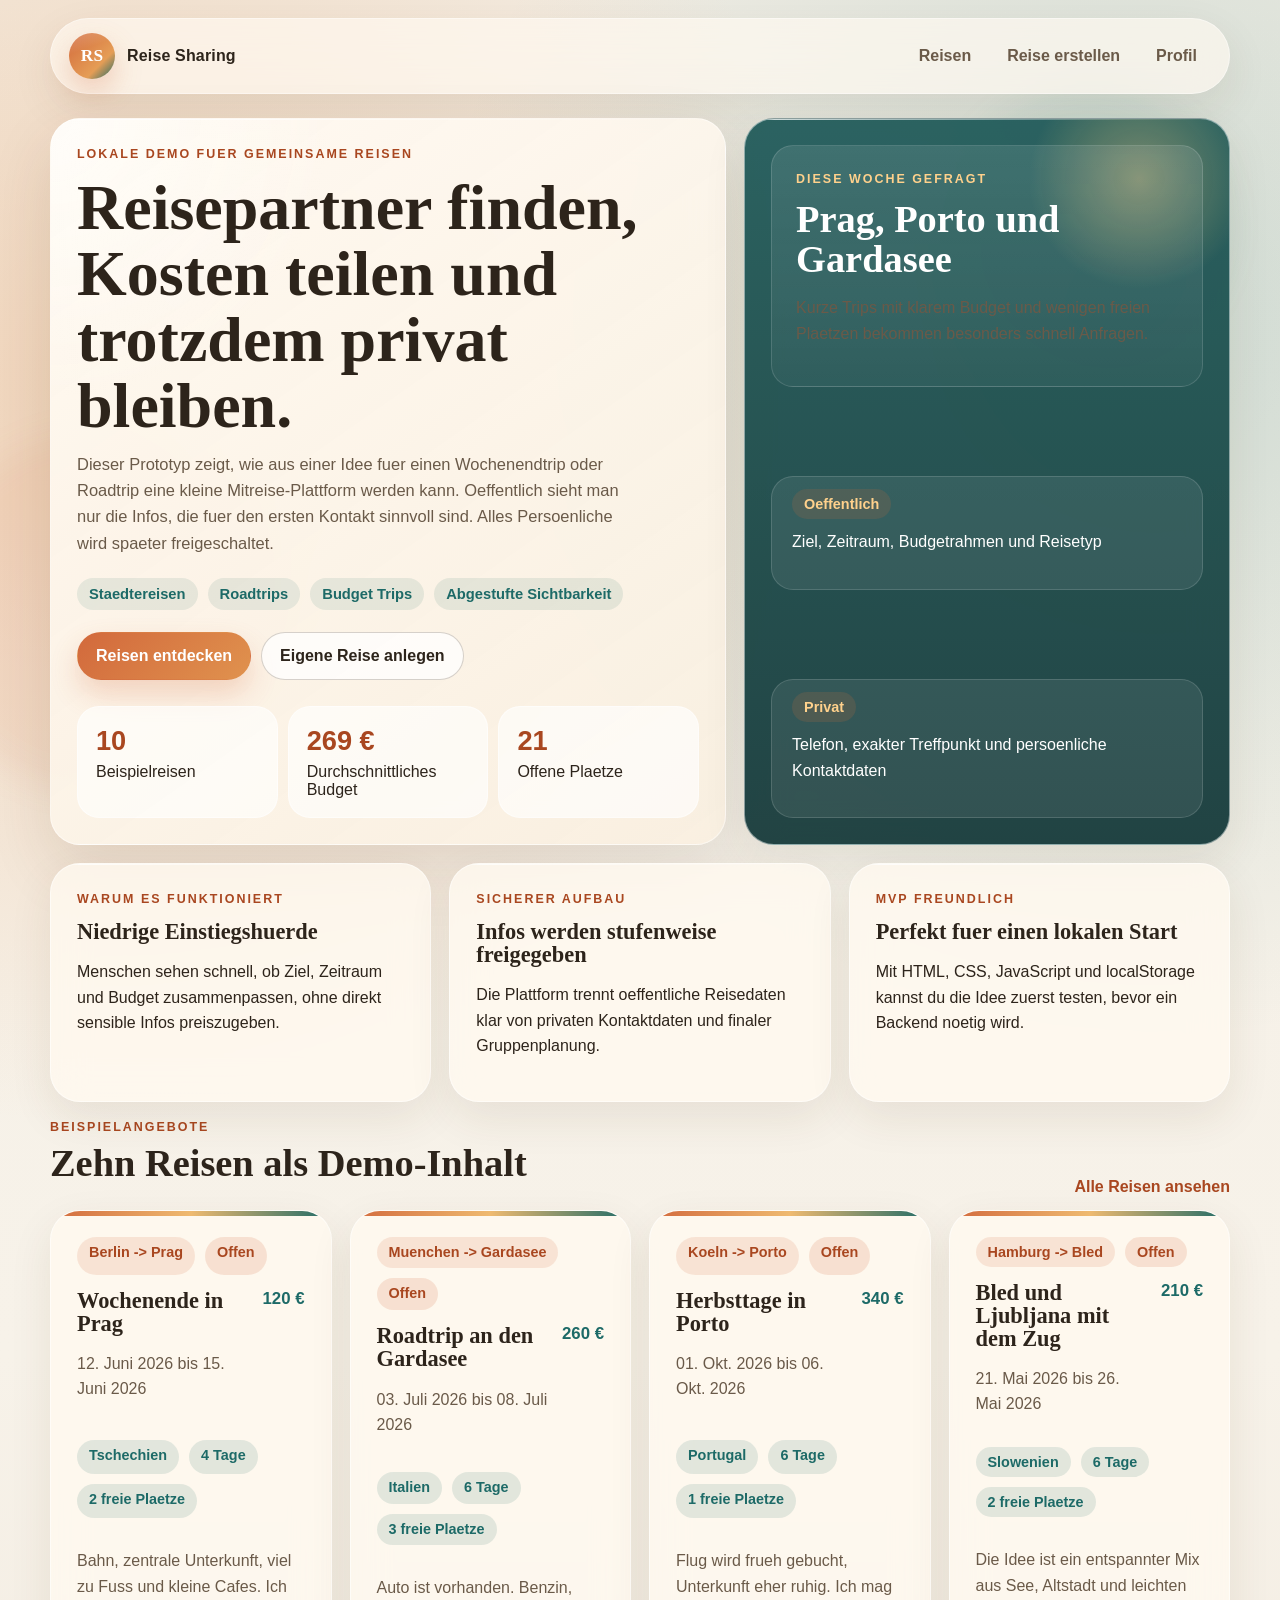
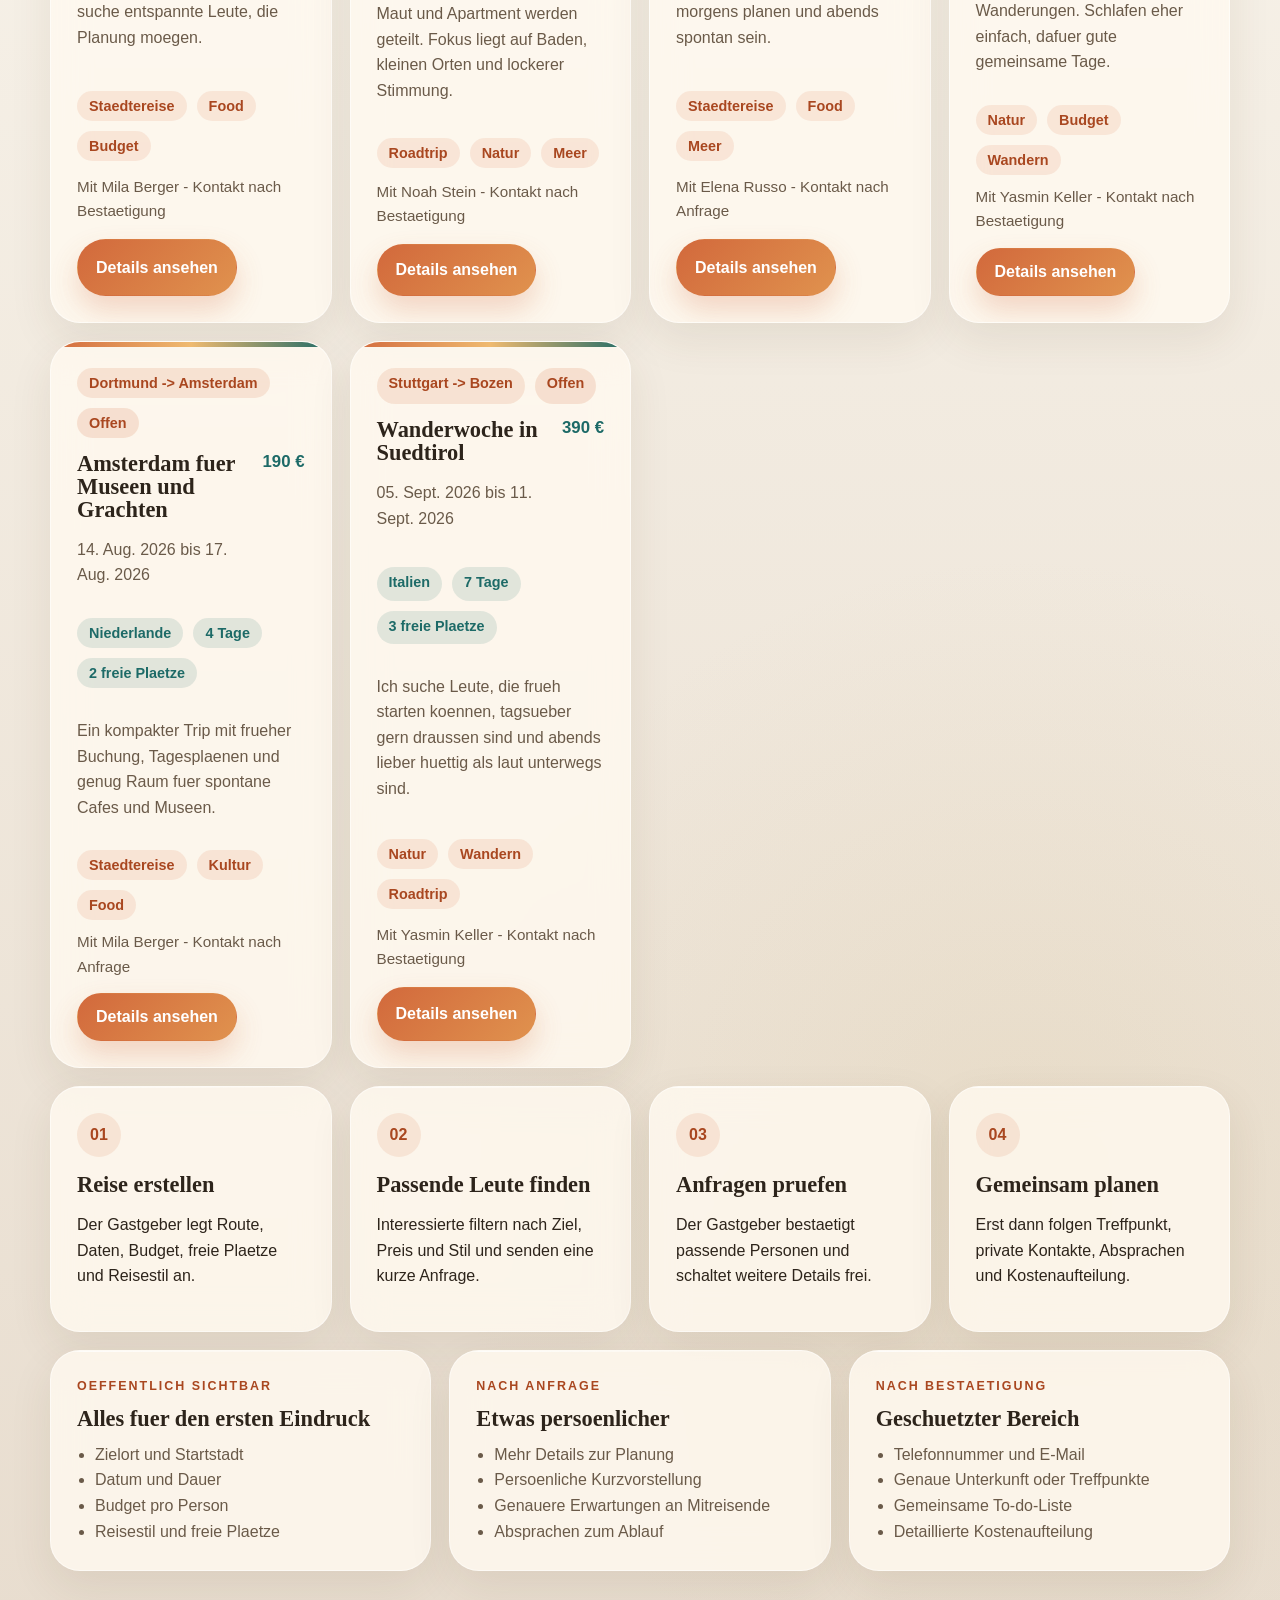
==== index.html @ 7657d633 "Initial Reise Sharing site" ====
<!DOCTYPE html>
<html lang="de">
<head>
  <meta charset="UTF-8" />
  <meta name="viewport" content="width=device-width, initial-scale=1.0" />
  <title>Reise Sharing</title>
  <link rel="stylesheet" href="css/style.css" />
  <script src="js/data.js" defer></script>
  <script src="js/storage.js" defer></script>
  <script src="js/app.js" defer></script>
</head>
<body data-page="home">
  <header class="site-header">
    <a class="brand" href="index.html">
      <span class="brand-mark">RS</span>
      <span>Reise Sharing</span>
    </a>
    <nav class="site-nav">
      <a href="reisen.html">Reisen</a>
      <a href="reise-erstellen.html">Reise erstellen</a>
      <a href="profil.html">Profil</a>
    </nav>
  </header>

  <main>
    <section class="hero-shell">
      <div class="hero-copy card-surface hero-copy-strong">
        <p class="eyebrow">Lokale Demo fuer gemeinsame Reisen</p>
        <h1>Reisepartner finden, Kosten teilen und trotzdem privat bleiben.</h1>
        <p class="lead">Dieser Prototyp zeigt, wie aus einer Idee fuer einen Wochenendtrip oder Roadtrip eine kleine Mitreise-Plattform werden kann. Oeffentlich sieht man nur die Infos, die fuer den ersten Kontakt sinnvoll sind. Alles Persoenliche wird spaeter freigeschaltet.</p>

        <div class="hero-badges">
          <span>Staedtereisen</span>
          <span>Roadtrips</span>
          <span>Budget Trips</span>
          <span>Abgestufte Sichtbarkeit</span>
        </div>

        <div class="hero-actions">
          <a class="button button-primary" href="reisen.html">Reisen entdecken</a>
          <a class="button button-secondary" href="reise-erstellen.html">Eigene Reise anlegen</a>
        </div>

        <div class="hero-metrics">
          <article>
            <strong id="homeTripCount">10</strong>
            <span>Beispielreisen</span>
          </article>
          <article>
            <strong id="homeAvgBudget">0 EUR</strong>
            <span>Durchschnittliches Budget</span>
          </article>
          <article>
            <strong id="homeOpenSeats">0</strong>
            <span>Offene Plaetze</span>
          </article>
        </div>
      </div>

      <aside class="hero-visual card-surface">
        <div class="hero-glow"></div>
        <div class="visual-card visual-card-primary">
          <p class="eyebrow">Diese Woche gefragt</p>
          <h2>Prag, Porto und Gardasee</h2>
          <p class="trip-copy">Kurze Trips mit klarem Budget und wenigen freien Plaetzen bekommen besonders schnell Anfragen.</p>
        </div>

        <div class="visual-card visual-card-mini">
          <span class="status-pill">Oeffentlich</span>
          <p>Ziel, Zeitraum, Budgetrahmen und Reisetyp</p>
        </div>

        <div class="visual-card visual-card-mini">
          <span class="status-pill">Privat</span>
          <p>Telefon, exakter Treffpunkt und persoenliche Kontaktdaten</p>
        </div>
      </aside>
    </section>

    <section class="insight-row">
      <article class="card-surface feature-card compact-card">
        <p class="eyebrow">Warum es funktioniert</p>
        <h3>Niedrige Einstiegshuerde</h3>
        <p>Menschen sehen schnell, ob Ziel, Zeitraum und Budget zusammenpassen, ohne direkt sensible Infos preiszugeben.</p>
      </article>
      <article class="card-surface feature-card compact-card">
        <p class="eyebrow">Sicherer Aufbau</p>
        <h3>Infos werden stufenweise freigegeben</h3>
        <p>Die Plattform trennt oeffentliche Reisedaten klar von privaten Kontaktdaten und finaler Gruppenplanung.</p>
      </article>
      <article class="card-surface feature-card compact-card">
        <p class="eyebrow">MVP freundlich</p>
        <h3>Perfekt fuer einen lokalen Start</h3>
        <p>Mit HTML, CSS, JavaScript und localStorage kannst du die Idee zuerst testen, bevor ein Backend noetig wird.</p>
      </article>
    </section>

    <section class="section-block">
      <div class="section-heading">
        <div>
          <p class="eyebrow">Beispielangebote</p>
          <h2>Zehn Reisen als Demo-Inhalt</h2>
        </div>
        <a class="text-link" href="reisen.html">Alle Reisen ansehen</a>
      </div>
      <div id="featuredTrips" class="trip-grid"></div>
    </section>

    <section class="journey-grid">
      <article class="card-surface step-card">
        <span class="step-number">01</span>
        <h3>Reise erstellen</h3>
        <p>Der Gastgeber legt Route, Daten, Budget, freie Plaetze und Reisestil an.</p>
      </article>
      <article class="card-surface step-card">
        <span class="step-number">02</span>
        <h3>Passende Leute finden</h3>
        <p>Interessierte filtern nach Ziel, Preis und Stil und senden eine kurze Anfrage.</p>
      </article>
      <article class="card-surface step-card">
        <span class="step-number">03</span>
        <h3>Anfragen pruefen</h3>
        <p>Der Gastgeber bestaetigt passende Personen und schaltet weitere Details frei.</p>
      </article>
      <article class="card-surface step-card">
        <span class="step-number">04</span>
        <h3>Gemeinsam planen</h3>
        <p>Erst dann folgen Treffpunkt, private Kontakte, Absprachen und Kostenaufteilung.</p>
      </article>
    </section>

    <section class="visibility-grid">
      <article class="card-surface visibility-card">
        <p class="eyebrow">Oeffentlich sichtbar</p>
        <h3>Alles fuer den ersten Eindruck</h3>
        <ul class="bullet-list">
          <li>Zielort und Startstadt</li>
          <li>Datum und Dauer</li>
          <li>Budget pro Person</li>
          <li>Reisestil und freie Plaetze</li>
        </ul>
      </article>
      <article class="card-surface visibility-card">
        <p class="eyebrow">Nach Anfrage</p>
        <h3>Etwas persoenlicher</h3>
        <ul class="bullet-list">
          <li>Mehr Details zur Planung</li>
          <li>Persoenliche Kurzvorstellung</li>
          <li>Genauere Erwartungen an Mitreisende</li>
          <li>Absprachen zum Ablauf</li>
        </ul>
      </article>
      <article class="card-surface visibility-card">
        <p class="eyebrow">Nach Bestaetigung</p>
        <h3>Geschuetzter Bereich</h3>
        <ul class="bullet-list">
          <li>Telefonnummer und E-Mail</li>
          <li>Genaue Unterkunft oder Treffpunkte</li>
          <li>Gemeinsame To-do-Liste</li>
          <li>Detaillierte Kostenaufteilung</li>
        </ul>
      </article>
    </section>
  </main>
</body>
</html>
---- css/style.css ----
:root {
  --bg: #f4efe6;
  --bg-deep: #e8ddcf;
  --surface: rgba(255, 249, 240, 0.82);
  --surface-strong: rgba(255, 252, 247, 0.94);
  --surface-dark: #284e4d;
  --line: rgba(68, 51, 32, 0.11);
  --line-strong: rgba(68, 51, 32, 0.22);
  --text: #2d241b;
  --muted: #6a5a49;
  --accent: #d2693c;
  --accent-strong: #a94720;
  --teal: #1d6a67;
  --teal-soft: rgba(29, 106, 103, 0.12);
  --gold-soft: rgba(210, 105, 60, 0.12);
  --white: #ffffff;
  --shadow-soft: 0 16px 44px rgba(80, 51, 20, 0.09);
  --shadow-strong: 0 24px 64px rgba(73, 41, 17, 0.12);
  --radius-xl: 30px;
  --radius-lg: 22px;
  --radius-md: 16px;
  --radius-sm: 12px;
  --font-ui: "Aptos", "Trebuchet MS", "Segoe UI", sans-serif;
  --font-display: "Georgia", "Times New Roman", serif;
}

* {
  box-sizing: border-box;
}

html {
  scroll-behavior: smooth;
}

body {
  margin: 0;
  min-height: 100vh;
  color: var(--text);
  font-family: var(--font-ui);
  background:
    radial-gradient(circle at 8% 12%, rgba(232, 165, 110, 0.38), transparent 24%),
    radial-gradient(circle at 90% 10%, rgba(34, 120, 116, 0.18), transparent 23%),
    radial-gradient(circle at 80% 85%, rgba(212, 190, 143, 0.2), transparent 20%),
    linear-gradient(180deg, var(--bg), #f7f2e9 42%, var(--bg-deep));
}

body::before,
body::after {
  content: "";
  position: fixed;
  inset: auto;
  pointer-events: none;
  z-index: -1;
  filter: blur(16px);
}

body::before {
  width: 280px;
  height: 280px;
  top: 88px;
  right: 4%;
  border-radius: 50%;
  background: rgba(36, 123, 119, 0.08);
}

body::after {
  width: 360px;
  height: 360px;
  left: -80px;
  bottom: 12%;
  border-radius: 50%;
  background: rgba(210, 105, 60, 0.08);
}

a {
  color: inherit;
  text-decoration: none;
}

img {
  display: block;
  max-width: 100%;
}

main {
  width: min(1180px, calc(100% - 32px));
  margin: 0 auto 56px;
}

.site-header {
  width: min(1180px, calc(100% - 32px));
  margin: 18px auto 24px;
  padding: 14px 18px;
  display: flex;
  justify-content: space-between;
  align-items: center;
  gap: 18px;
  border: 1px solid rgba(255, 255, 255, 0.42);
  border-radius: 999px;
  background: rgba(255, 249, 240, 0.68);
  backdrop-filter: blur(18px);
  box-shadow: var(--shadow-soft);
}

.brand {
  display: inline-flex;
  align-items: center;
  gap: 12px;
  font-weight: 800;
  letter-spacing: 0.01em;
}

.brand-mark {
  width: 46px;
  height: 46px;
  display: grid;
  place-items: center;
  border-radius: 50%;
  color: var(--white);
  font-family: var(--font-display);
  font-size: 1.08rem;
  background:
    linear-gradient(160deg, rgba(255, 255, 255, 0.24), transparent 35%),
    linear-gradient(135deg, var(--accent), #e59d56 68%, #1d6a67);
  box-shadow: 0 12px 28px rgba(210, 105, 60, 0.28);
}

.site-nav {
  display: flex;
  flex-wrap: wrap;
  gap: 8px;
}

.site-nav a {
  padding: 10px 14px;
  border-radius: 999px;
  color: var(--muted);
  font-weight: 700;
}

.site-nav a[aria-current="page"],
.site-nav a:hover {
  color: var(--accent-strong);
  background: rgba(210, 105, 60, 0.12);
}

.card-surface {
  position: relative;
  overflow: hidden;
  background: var(--surface);
  border: 1px solid rgba(255, 255, 255, 0.48);
  border-radius: var(--radius-xl);
  box-shadow: var(--shadow-soft);
  backdrop-filter: blur(18px);
}

.card-surface::before {
  content: "";
  position: absolute;
  inset: 0 auto auto 0;
  width: 100%;
  height: 1px;
  background: linear-gradient(90deg, rgba(255, 255, 255, 0.82), transparent);
  pointer-events: none;
}

.hero-shell,
.insight-row,
.journey-grid,
.visibility-grid,
.trip-grid,
.form-layout,
.profile-layout,
.detail-layout,
.info-grid {
  display: grid;
  gap: 18px;
}

.hero-shell {
  grid-template-columns: minmax(0, 1.28fr) minmax(320px, 0.92fr);
  align-items: stretch;
}

.insight-row {
  grid-template-columns: repeat(3, minmax(0, 1fr));
  margin-top: 18px;
}

.journey-grid {
  margin-top: 18px;
  grid-template-columns: repeat(4, minmax(0, 1fr));
}

.visibility-grid {
  margin-top: 18px;
  grid-template-columns: repeat(3, minmax(0, 1fr));
}

.trip-grid {
  grid-template-columns: repeat(auto-fit, minmax(280px, 1fr));
}

.form-layout {
  grid-template-columns: minmax(0, 1.45fr) minmax(290px, 0.95fr);
}

.profile-layout {
  grid-template-columns: 1.05fr 1fr 1fr;
}

.detail-layout {
  grid-template-columns: minmax(0, 1.5fr) minmax(300px, 0.95fr);
}

.hero-copy,
.hero-visual,
.feature-card,
.page-intro,
.filter-shell,
.trip-card,
.form-card,
.side-note,
.detail-card,
.detail-sidebar,
.profile-layout > article,
.step-card,
.visibility-card {
  padding: 26px;
}

.hero-copy-strong {
  background:
    radial-gradient(circle at top left, rgba(255, 255, 255, 0.54), transparent 28%),
    linear-gradient(145deg, rgba(255, 250, 242, 0.98), rgba(249, 239, 224, 0.92));
  box-shadow: var(--shadow-strong);
}

.hero-visual {
  min-height: 100%;
  display: grid;
  align-content: space-between;
  gap: 16px;
  background:
    linear-gradient(180deg, rgba(33, 91, 90, 0.95), rgba(22, 58, 58, 0.95)),
    linear-gradient(180deg, rgba(255, 255, 255, 0.08), transparent);
  color: var(--white);
}

.hero-glow {
  position: absolute;
  width: 240px;
  height: 240px;
  top: -60px;
  right: -30px;
  border-radius: 50%;
  background: radial-gradient(circle, rgba(255, 207, 127, 0.38), transparent 65%);
  pointer-events: none;
}

.visual-card {
  position: relative;
  z-index: 1;
  border-radius: var(--radius-lg);
  border: 1px solid rgba(255, 255, 255, 0.14);
}

.visual-card-primary {
  padding: 24px;
  background: linear-gradient(180deg, rgba(255, 255, 255, 0.1), rgba(255, 255, 255, 0.04));
}

.visual-card-primary .eyebrow,
.visual-card-mini .status-pill {
  color: #ffd18c;
}

.visual-card-mini {
  padding: 18px 20px;
  background: rgba(255, 255, 255, 0.08);
}

.page-intro-strong {
  background:
    radial-gradient(circle at top right, rgba(210, 105, 60, 0.12), transparent 24%),
    linear-gradient(180deg, rgba(255, 252, 247, 0.96), rgba(250, 243, 231, 0.94));
}

.eyebrow {
  margin: 0 0 10px;
  color: var(--accent-strong);
  font-size: 0.78rem;
  font-weight: 800;
  letter-spacing: 0.16em;
  text-transform: uppercase;
}

h1,
h2,
h3 {
  margin-top: 0;
  margin-bottom: 12px;
  font-family: var(--font-display);
  line-height: 1.03;
}

h1 {
  font-size: clamp(2.8rem, 5vw, 5rem);
}

h2 {
  font-size: clamp(1.7rem, 3vw, 2.7rem);
}

h3 {
  font-size: 1.4rem;
}

.lead,
.trip-copy,
.mini-note,
.privacy-list,
.steps,
.bullet-list,
.trip-host {
  color: var(--muted);
}

.lead,
.card-surface p,
.card-surface li,
label span,
input,
textarea,
select,
button {
  line-height: 1.6;
}

.lead {
  max-width: 60ch;
  margin: 0;
  font-size: 1.03rem;
}

.hero-badges,
.hero-actions,
.hero-metrics,
.filter-row,
.trip-topline,
.trip-meta,
.trip-tags,
.trip-actions,
.trip-card-footer,
.detail-stats,
.profile-meta,
.section-heading,
.form-actions {
  display: flex;
  flex-wrap: wrap;
  gap: 10px;
}

.hero-badges,
.hero-actions {
  margin-top: 22px;
}

.hero-badges span {
  padding: 8px 12px;
  border-radius: 999px;
  font-size: 0.92rem;
  font-weight: 700;
  color: var(--teal);
  background: rgba(29, 106, 103, 0.1);
}

.hero-metrics {
  margin-top: 26px;
}

.hero-metrics article {
  flex: 1 1 150px;
  min-width: 0;
  padding: 18px;
  border-radius: var(--radius-lg);
  background: rgba(255, 255, 255, 0.62);
  border: 1px solid rgba(255, 255, 255, 0.5);
}

.hero-metrics strong {
  display: block;
  margin-bottom: 6px;
  color: var(--accent-strong);
  font-size: 1.7rem;
}

.button {
  display: inline-flex;
  align-items: center;
  justify-content: center;
  min-height: 48px;
  padding: 0 18px;
  border: 1px solid transparent;
  border-radius: 999px;
  font-weight: 800;
  cursor: pointer;
  transition: transform 0.18s ease, box-shadow 0.18s ease, background 0.18s ease;
}

.button:hover {
  transform: translateY(-1px);
}

.button-primary {
  color: var(--white);
  background: linear-gradient(135deg, var(--accent), #e0924e);
  box-shadow: 0 14px 28px rgba(210, 105, 60, 0.24);
}

.button-secondary {
  color: var(--text);
  background: rgba(255, 255, 255, 0.74);
  border-color: var(--line-strong);
}

.section-block {
  margin-top: 18px;
}

.section-heading {
  align-items: end;
  justify-content: space-between;
  margin-bottom: 14px;
}

.text-link {
  color: var(--accent-strong);
  font-weight: 800;
}

.compact-card {
  min-height: 100%;
}

.step-card,
.visibility-card {
  min-height: 100%;
}

.step-number {
  display: inline-flex;
  width: 44px;
  height: 44px;
  align-items: center;
  justify-content: center;
  margin-bottom: 16px;
  border-radius: 50%;
  background: var(--gold-soft);
  color: var(--accent-strong);
  font-weight: 800;
}

.trip-card {
  display: grid;
  gap: 14px;
  transition: transform 0.2s ease, box-shadow 0.2s ease;
}

.trip-card:hover {
  transform: translateY(-4px);
  box-shadow: var(--shadow-strong);
}

.trip-card::after {
  content: "";
  position: absolute;
  inset: 0 auto auto 0;
  width: 100%;
  height: 5px;
  background: linear-gradient(90deg, var(--accent), #efba70, var(--teal));
}

.trip-title-row {
  display: flex;
  justify-content: space-between;
  align-items: start;
  gap: 12px;
}

.trip-title-row h3,
.trip-title-row h2 {
  margin-bottom: 0;
}

.trip-title-row strong {
  flex: 0 0 auto;
  color: var(--teal);
  font-size: 1.05rem;
}

.trip-chip,
.meta-pill,
.status-pill {
  padding: 7px 12px;
  border-radius: 999px;
  font-size: 0.9rem;
  font-weight: 700;
}

.trip-chip {
  color: var(--accent-strong);
  background: var(--gold-soft);
}

.trip-chip-route {
  background: rgba(210, 105, 60, 0.14);
}

.meta-pill {
  color: var(--teal);
  background: var(--teal-soft);
}

.status-pill {
  color: var(--accent-strong);
  background: rgba(210, 105, 60, 0.16);
}

.trip-card-footer {
  align-items: center;
  justify-content: space-between;
}

.trip-host {
  margin: 0;
  font-size: 0.95rem;
}

.filter-shell,
.form-card,
.side-note,
.detail-card,
.detail-sidebar,
.profile-layout > article,
.page-intro {
  background:
    radial-gradient(circle at top right, rgba(255, 255, 255, 0.48), transparent 28%),
    linear-gradient(180deg, var(--surface-strong), rgba(250, 243, 232, 0.92));
}

.filter-row label,
.form-grid label,
.form-card > label {
  display: grid;
  gap: 8px;
}

.filter-row label {
  flex: 1 1 220px;
}

.form-grid {
  display: grid;
  grid-template-columns: repeat(2, minmax(0, 1fr));
  gap: 16px;
  margin-bottom: 16px;
}

input,
textarea,
select {
  width: 100%;
  padding: 13px 14px;
  border: 1px solid var(--line-strong);
  border-radius: var(--radius-sm);
  background: rgba(255, 255, 255, 0.8);
  color: var(--text);
  font: inherit;
}

input:focus,
textarea:focus,
select:focus {
  outline: 2px solid rgba(29, 106, 103, 0.18);
  border-color: rgba(29, 106, 103, 0.32);
}

textarea {
  resize: vertical;
}

.status-message {
  margin-top: 18px;
  padding: 12px 14px;
  border-radius: var(--radius-md);
  color: var(--teal);
  background: rgba(29, 106, 103, 0.1);
}

.stack-list {
  display: grid;
  gap: 12px;
}

.stack-item {
  padding: 16px;
  border-radius: var(--radius-md);
  background: rgba(255, 255, 255, 0.6);
  border: 1px solid var(--line);
}

.detail-card,
.detail-sidebar {
  display: grid;
  gap: 16px;
}

.detail-sidebar {
  align-self: start;
}

.privacy-list,
.steps,
.bullet-list {
  margin: 0;
  padding-left: 18px;
}

.empty-state {
  padding: 30px;
  text-align: center;
  color: var(--muted);
  border: 1px dashed var(--line-strong);
  border-radius: var(--radius-lg);
  background: rgba(255, 255, 255, 0.46);
}

@media (max-width: 1080px) {
  .hero-shell,
  .insight-row,
  .journey-grid,
  .visibility-grid,
  .form-layout,
  .profile-layout,
  .detail-layout {
    grid-template-columns: 1fr;
  }
}

@media (max-width: 820px) {
  .site-header {
    align-items: start;
    flex-direction: column;
    border-radius: 28px;
  }

  .section-heading,
  .trip-title-row,
  .trip-card-footer {
    align-items: start;
    flex-direction: column;
  }
}

@media (max-width: 720px) {
  main,
  .site-header {
    width: min(100% - 20px, 1100px);
  }

  .hero-copy,
  .hero-visual,
  .feature-card,
  .page-intro,
  .filter-shell,
  .trip-card,
  .form-card,
  .side-note,
  .detail-card,
  .detail-sidebar,
  .profile-layout > article,
  .step-card,
  .visibility-card {
    padding: 22px;
  }

  .form-grid {
    grid-template-columns: 1fr;
  }

  h1 {
    font-size: 2.6rem;
  }
}
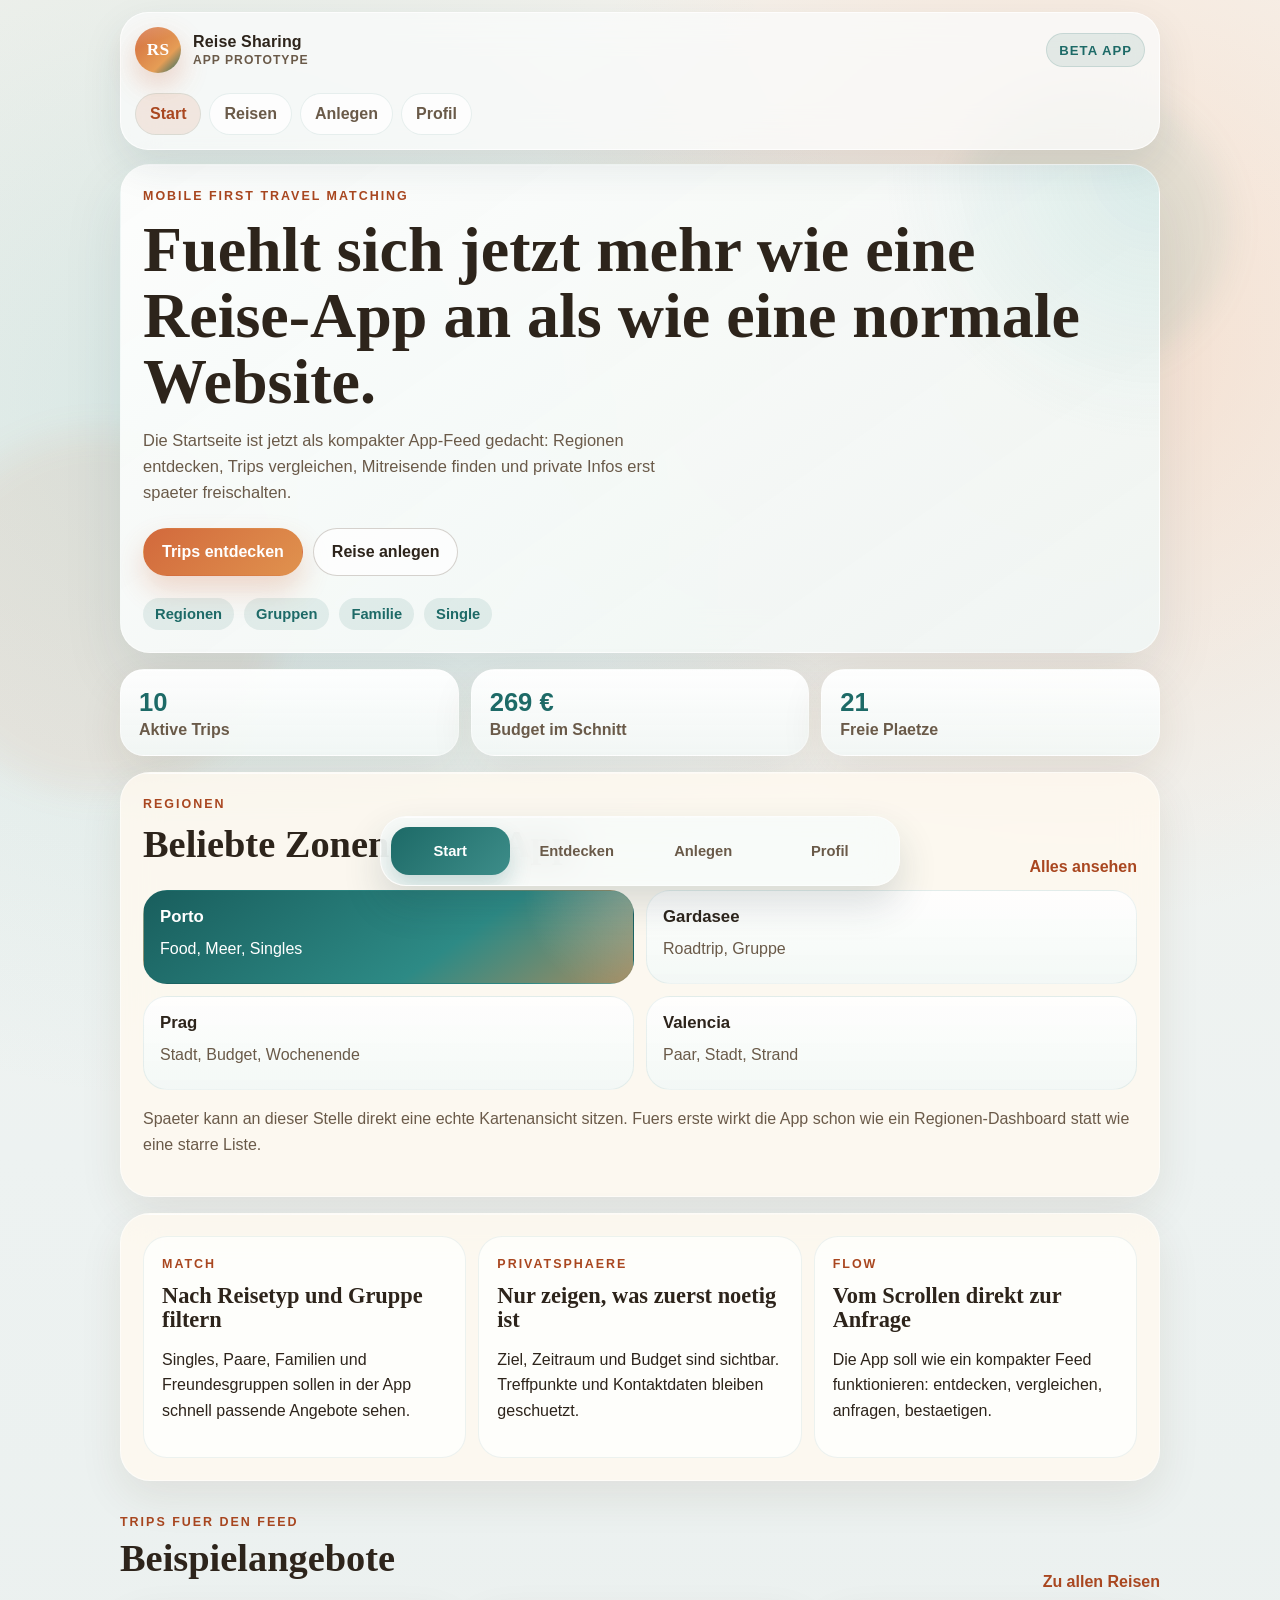
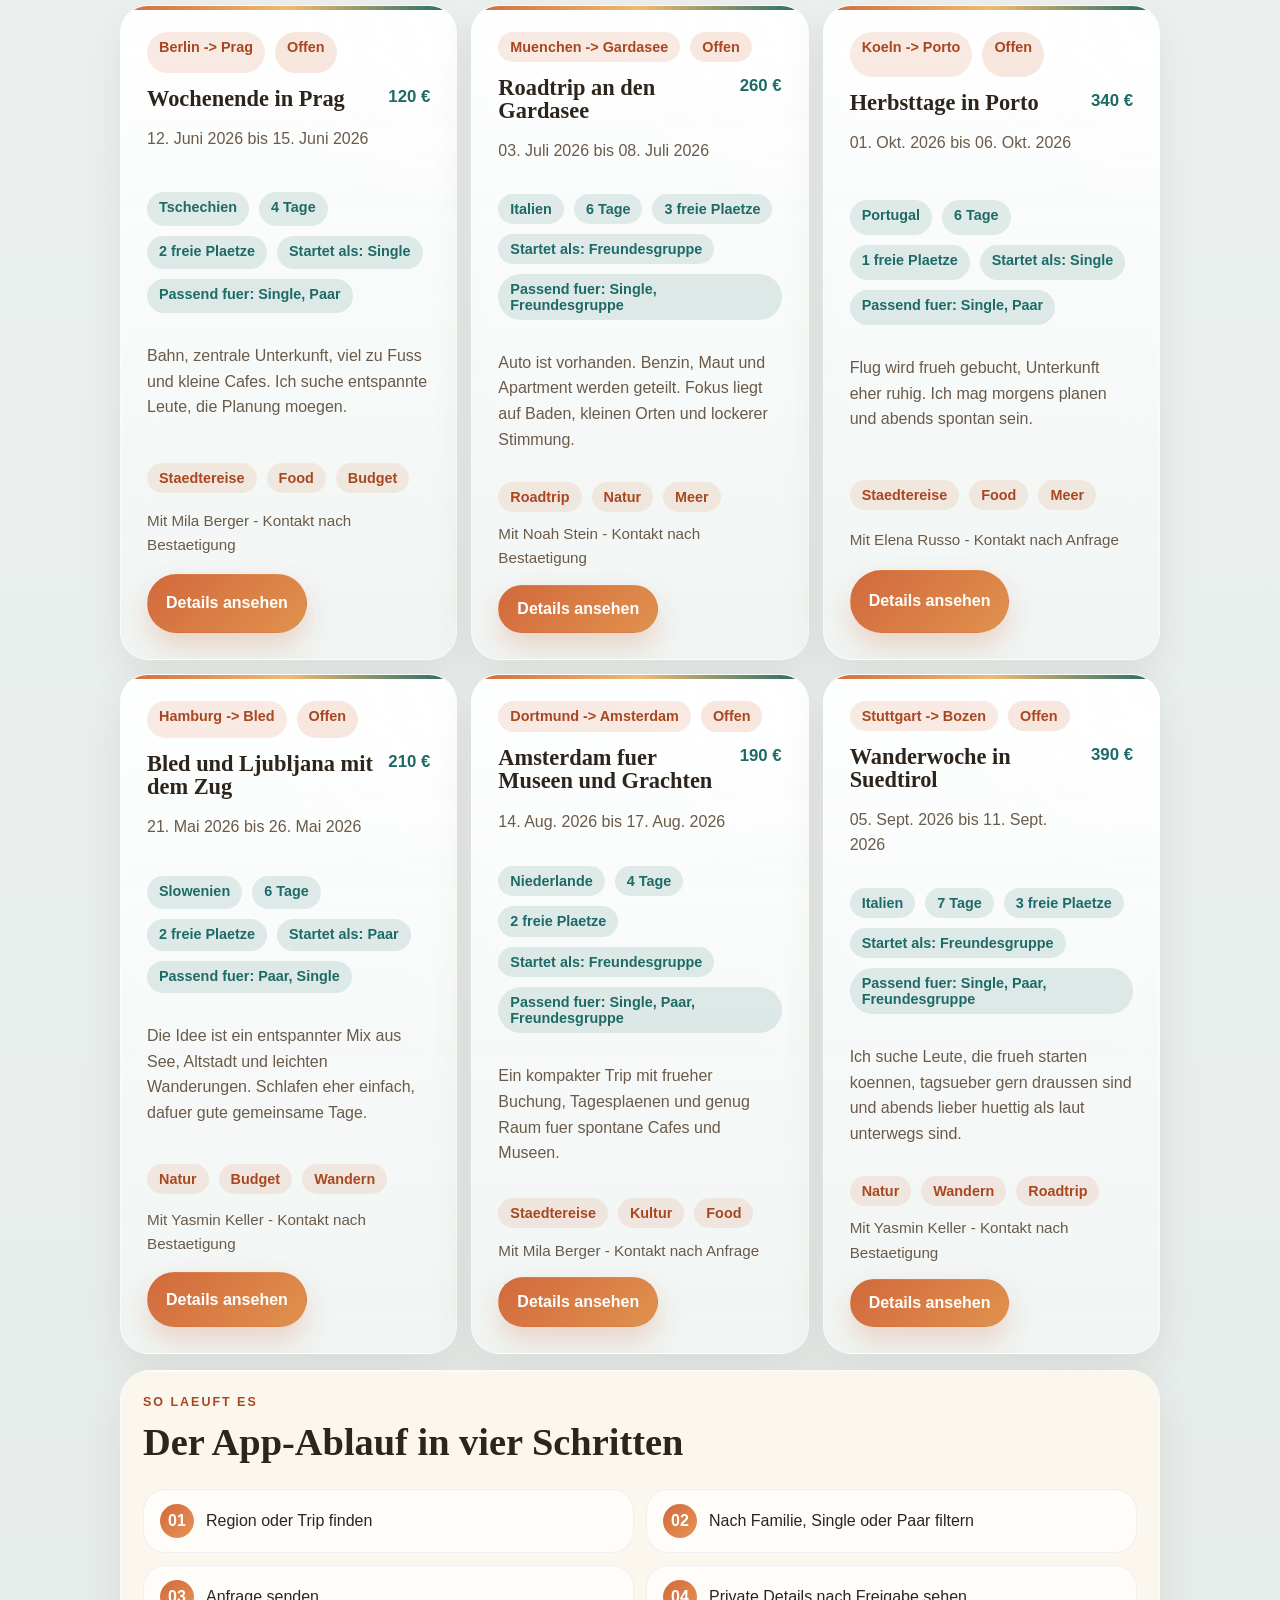
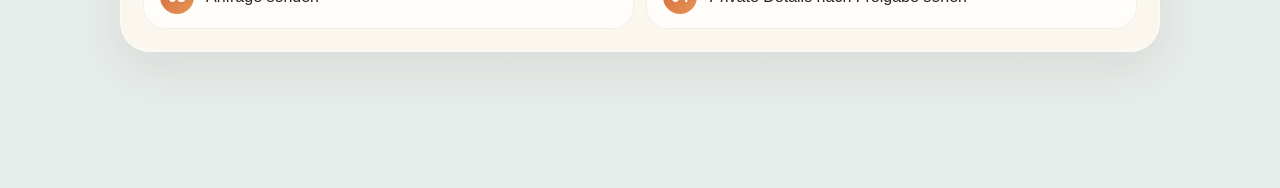
==== commit 2969cbec: "Redesign site as app shell" ====
--- a/index.html
+++ b/index.html
@@ -10,157 +10,140 @@
   <script src="js/app.js" defer></script>
 </head>
 <body data-page="home">
-  <header class="site-header">
-    <a class="brand" href="index.html">
-      <span class="brand-mark">RS</span>
-      <span>Reise Sharing</span>
-    </a>
-    <nav class="site-nav">
-      <a href="reisen.html">Reisen</a>
-      <a href="reise-erstellen.html">Reise erstellen</a>
+  <div class="app-shell">
+    <header class="site-header app-header">
+      <div class="app-header-top">
+        <a class="brand" href="index.html">
+          <span class="brand-mark">RS</span>
+          <span class="brand-copy">
+            <strong>Reise Sharing</strong>
+            <small>App Prototype</small>
+          </span>
+        </a>
+        <div class="app-header-meta">
+          <span class="app-badge">Beta App</span>
+        </div>
+      </div>
+      <nav class="site-nav">
+        <a href="index.html" aria-current="page">Start</a>
+        <a href="reisen.html">Reisen</a>
+        <a href="reise-erstellen.html">Anlegen</a>
+        <a href="profil.html">Profil</a>
+      </nav>
+    </header>
+
+    <main class="app-main page-stack">
+      <section class="card-surface app-hero-panel">
+        <p class="eyebrow">Mobile first travel matching</p>
+        <h1>Fuehlt sich jetzt mehr wie eine Reise-App an als wie eine normale Website.</h1>
+        <p class="lead">Die Startseite ist jetzt als kompakter App-Feed gedacht: Regionen entdecken, Trips vergleichen, Mitreisende finden und private Infos erst spaeter freischalten.</p>
+        <div class="hero-actions">
+          <a class="button button-primary" href="reisen.html">Trips entdecken</a>
+          <a class="button button-secondary" href="reise-erstellen.html">Reise anlegen</a>
+        </div>
+        <div class="hero-badges">
+          <span>Regionen</span>
+          <span>Gruppen</span>
+          <span>Familie</span>
+          <span>Single</span>
+        </div>
+      </section>
+
+      <section class="app-stat-row">
+        <article class="mini-stat card-surface">
+          <strong id="homeTripCount">10</strong>
+          <span>Aktive Trips</span>
+        </article>
+        <article class="mini-stat card-surface">
+          <strong id="homeAvgBudget">0 EUR</strong>
+          <span>Budget im Schnitt</span>
+        </article>
+        <article class="mini-stat card-surface">
+          <strong id="homeOpenSeats">0</strong>
+          <span>Freie Plaetze</span>
+        </article>
+      </section>
+
+      <section class="card-surface app-map-card">
+        <div class="app-section-header">
+          <div>
+            <p class="eyebrow">Regionen</p>
+            <h2>Beliebte Zonen in der App</h2>
+          </div>
+          <a class="text-link" href="reisen.html">Alles ansehen</a>
+        </div>
+        <div class="app-region-grid">
+          <article class="app-region-tile is-featured">
+            <strong>Porto</strong>
+            <span>Food, Meer, Singles</span>
+          </article>
+          <article class="app-region-tile">
+            <strong>Gardasee</strong>
+            <span>Roadtrip, Gruppe</span>
+          </article>
+          <article class="app-region-tile">
+            <strong>Prag</strong>
+            <span>Stadt, Budget, Wochenende</span>
+          </article>
+          <article class="app-region-tile">
+            <strong>Valencia</strong>
+            <span>Paar, Stadt, Strand</span>
+          </article>
+        </div>
+        <p class="trip-copy">Spaeter kann an dieser Stelle direkt eine echte Kartenansicht sitzen. Fuers erste wirkt die App schon wie ein Regionen-Dashboard statt wie eine starre Liste.</p>
+      </section>
+
+      <section class="card-surface app-quick-grid">
+        <article class="app-quick-card">
+          <p class="eyebrow">Match</p>
+          <h3>Nach Reisetyp und Gruppe filtern</h3>
+          <p>Singles, Paare, Familien und Freundesgruppen sollen in der App schnell passende Angebote sehen.</p>
+        </article>
+        <article class="app-quick-card">
+          <p class="eyebrow">Privatsphaere</p>
+          <h3>Nur zeigen, was zuerst noetig ist</h3>
+          <p>Ziel, Zeitraum und Budget sind sichtbar. Treffpunkte und Kontaktdaten bleiben geschuetzt.</p>
+        </article>
+        <article class="app-quick-card">
+          <p class="eyebrow">Flow</p>
+          <h3>Vom Scrollen direkt zur Anfrage</h3>
+          <p>Die App soll wie ein kompakter Feed funktionieren: entdecken, vergleichen, anfragen, bestaetigen.</p>
+        </article>
+      </section>
+
+      <section class="section-block">
+        <div class="app-section-header">
+          <div>
+            <p class="eyebrow">Trips fuer den Feed</p>
+            <h2>Beispielangebote</h2>
+          </div>
+          <a class="text-link" href="reisen.html">Zu allen Reisen</a>
+        </div>
+        <div id="featuredTrips" class="trip-grid"></div>
+      </section>
+
+      <section class="card-surface app-flow-card">
+        <div class="app-section-header">
+          <div>
+            <p class="eyebrow">So laeuft es</p>
+            <h2>Der App-Ablauf in vier Schritten</h2>
+          </div>
+        </div>
+        <div class="app-flow-grid">
+          <article class="flow-pill"><strong>01</strong><span>Region oder Trip finden</span></article>
+          <article class="flow-pill"><strong>02</strong><span>Nach Familie, Single oder Paar filtern</span></article>
+          <article class="flow-pill"><strong>03</strong><span>Anfrage senden</span></article>
+          <article class="flow-pill"><strong>04</strong><span>Private Details nach Freigabe sehen</span></article>
+        </div>
+      </section>
+    </main>
+
+    <nav class="app-footer-nav card-surface" aria-label="App Navigation">
+      <a href="index.html" aria-current="page">Start</a>
+      <a href="reisen.html">Entdecken</a>
+      <a href="reise-erstellen.html">Anlegen</a>
       <a href="profil.html">Profil</a>
     </nav>
-  </header>
-
-  <main>
-    <section class="hero-shell">
-      <div class="hero-copy card-surface hero-copy-strong">
-        <p class="eyebrow">Lokale Demo fuer gemeinsame Reisen</p>
-        <h1>Reisepartner finden, Kosten teilen und trotzdem privat bleiben.</h1>
-        <p class="lead">Dieser Prototyp zeigt, wie aus einer Idee fuer einen Wochenendtrip oder Roadtrip eine kleine Mitreise-Plattform werden kann. Oeffentlich sieht man nur die Infos, die fuer den ersten Kontakt sinnvoll sind. Alles Persoenliche wird spaeter freigeschaltet.</p>
-
-        <div class="hero-badges">
-          <span>Staedtereisen</span>
-          <span>Roadtrips</span>
-          <span>Budget Trips</span>
-          <span>Abgestufte Sichtbarkeit</span>
-        </div>
-
-        <div class="hero-actions">
-          <a class="button button-primary" href="reisen.html">Reisen entdecken</a>
-          <a class="button button-secondary" href="reise-erstellen.html">Eigene Reise anlegen</a>
-        </div>
-
-        <div class="hero-metrics">
-          <article>
-            <strong id="homeTripCount">10</strong>
-            <span>Beispielreisen</span>
-          </article>
-          <article>
-            <strong id="homeAvgBudget">0 EUR</strong>
-            <span>Durchschnittliches Budget</span>
-          </article>
-          <article>
-            <strong id="homeOpenSeats">0</strong>
-            <span>Offene Plaetze</span>
-          </article>
-        </div>
-      </div>
-
-      <aside class="hero-visual card-surface">
-        <div class="hero-glow"></div>
-        <div class="visual-card visual-card-primary">
-          <p class="eyebrow">Diese Woche gefragt</p>
-          <h2>Prag, Porto und Gardasee</h2>
-          <p class="trip-copy">Kurze Trips mit klarem Budget und wenigen freien Plaetzen bekommen besonders schnell Anfragen.</p>
-        </div>
-
-        <div class="visual-card visual-card-mini">
-          <span class="status-pill">Oeffentlich</span>
-          <p>Ziel, Zeitraum, Budgetrahmen und Reisetyp</p>
-        </div>
-
-        <div class="visual-card visual-card-mini">
-          <span class="status-pill">Privat</span>
-          <p>Telefon, exakter Treffpunkt und persoenliche Kontaktdaten</p>
-        </div>
-      </aside>
-    </section>
-
-    <section class="insight-row">
-      <article class="card-surface feature-card compact-card">
-        <p class="eyebrow">Warum es funktioniert</p>
-        <h3>Niedrige Einstiegshuerde</h3>
-        <p>Menschen sehen schnell, ob Ziel, Zeitraum und Budget zusammenpassen, ohne direkt sensible Infos preiszugeben.</p>
-      </article>
-      <article class="card-surface feature-card compact-card">
-        <p class="eyebrow">Sicherer Aufbau</p>
-        <h3>Infos werden stufenweise freigegeben</h3>
-        <p>Die Plattform trennt oeffentliche Reisedaten klar von privaten Kontaktdaten und finaler Gruppenplanung.</p>
-      </article>
-      <article class="card-surface feature-card compact-card">
-        <p class="eyebrow">MVP freundlich</p>
-        <h3>Perfekt fuer einen lokalen Start</h3>
-        <p>Mit HTML, CSS, JavaScript und localStorage kannst du die Idee zuerst testen, bevor ein Backend noetig wird.</p>
-      </article>
-    </section>
-
-    <section class="section-block">
-      <div class="section-heading">
-        <div>
-          <p class="eyebrow">Beispielangebote</p>
-          <h2>Zehn Reisen als Demo-Inhalt</h2>
-        </div>
-        <a class="text-link" href="reisen.html">Alle Reisen ansehen</a>
-      </div>
-      <div id="featuredTrips" class="trip-grid"></div>
-    </section>
-
-    <section class="journey-grid">
-      <article class="card-surface step-card">
-        <span class="step-number">01</span>
-        <h3>Reise erstellen</h3>
-        <p>Der Gastgeber legt Route, Daten, Budget, freie Plaetze und Reisestil an.</p>
-      </article>
-      <article class="card-surface step-card">
-        <span class="step-number">02</span>
-        <h3>Passende Leute finden</h3>
-        <p>Interessierte filtern nach Ziel, Preis und Stil und senden eine kurze Anfrage.</p>
-      </article>
-      <article class="card-surface step-card">
-        <span class="step-number">03</span>
-        <h3>Anfragen pruefen</h3>
-        <p>Der Gastgeber bestaetigt passende Personen und schaltet weitere Details frei.</p>
-      </article>
-      <article class="card-surface step-card">
-        <span class="step-number">04</span>
-        <h3>Gemeinsam planen</h3>
-        <p>Erst dann folgen Treffpunkt, private Kontakte, Absprachen und Kostenaufteilung.</p>
-      </article>
-    </section>
-
-    <section class="visibility-grid">
-      <article class="card-surface visibility-card">
-        <p class="eyebrow">Oeffentlich sichtbar</p>
-        <h3>Alles fuer den ersten Eindruck</h3>
-        <ul class="bullet-list">
-          <li>Zielort und Startstadt</li>
-          <li>Datum und Dauer</li>
-          <li>Budget pro Person</li>
-          <li>Reisestil und freie Plaetze</li>
-        </ul>
-      </article>
-      <article class="card-surface visibility-card">
-        <p class="eyebrow">Nach Anfrage</p>
-        <h3>Etwas persoenlicher</h3>
-        <ul class="bullet-list">
-          <li>Mehr Details zur Planung</li>
-          <li>Persoenliche Kurzvorstellung</li>
-          <li>Genauere Erwartungen an Mitreisende</li>
-          <li>Absprachen zum Ablauf</li>
-        </ul>
-      </article>
-      <article class="card-surface visibility-card">
-        <p class="eyebrow">Nach Bestaetigung</p>
-        <h3>Geschuetzter Bereich</h3>
-        <ul class="bullet-list">
-          <li>Telefonnummer und E-Mail</li>
-          <li>Genaue Unterkunft oder Treffpunkte</li>
-          <li>Gemeinsame To-do-Liste</li>
-          <li>Detaillierte Kostenaufteilung</li>
-        </ul>
-      </article>
-    </section>
-  </main>
+  </div>
 </body>
 </html>
--- a/css/style.css
+++ b/css/style.css
@@ -347,6 +347,7 @@
 .hero-actions,
 .hero-metrics,
 .filter-row,
+ .filter-toolbar,
 .trip-topline,
 .trip-meta,
 .trip-tags,
@@ -560,6 +561,59 @@
   flex: 1 1 220px;
 }
 
+.filter-toolbar {
+  align-items: end;
+  justify-content: space-between;
+  margin-top: 18px;
+}
+
+.quick-filter-block {
+  display: grid;
+  gap: 8px;
+}
+
+.filter-label {
+  color: var(--muted);
+  font-size: 0.92rem;
+  font-weight: 700;
+}
+
+.quick-filter-group {
+  display: flex;
+  flex-wrap: wrap;
+  gap: 10px;
+}
+
+.quick-filter {
+  min-height: 42px;
+  padding: 0 14px;
+  border: 1px solid var(--line-strong);
+  border-radius: 999px;
+  color: var(--muted);
+  background: rgba(255, 255, 255, 0.78);
+  font: inherit;
+  font-weight: 700;
+  cursor: pointer;
+  transition: transform 0.18s ease, background 0.18s ease, border-color 0.18s ease, color 0.18s ease;
+}
+
+.quick-filter:hover {
+  transform: translateY(-1px);
+  border-color: rgba(29, 106, 103, 0.24);
+}
+
+.quick-filter.is-active {
+  color: var(--white);
+  border-color: transparent;
+  background: linear-gradient(135deg, var(--teal), #3f8f8b);
+  box-shadow: 0 12px 24px rgba(29, 106, 103, 0.22);
+}
+
+.button-small {
+  min-height: 42px;
+  padding: 0 14px;
+}
+
 .form-grid {
   display: grid;
   grid-template-columns: repeat(2, minmax(0, 1fr));
@@ -567,7 +621,42 @@
   margin-bottom: 16px;
 }
 
-input,
+.choice-group {
+  margin: 0 0 16px;
+  padding: 0;
+  border: 0;
+}
+
+.choice-group legend {
+  margin-bottom: 8px;
+  padding: 0;
+  color: var(--text);
+  font-weight: 700;
+}
+
+.choice-grid {
+  display: flex;
+  flex-wrap: wrap;
+  gap: 10px;
+}
+
+.choice-chip {
+  display: inline-flex;
+  align-items: center;
+  gap: 8px;
+  padding: 11px 14px;
+  border: 1px solid var(--line-strong);
+  border-radius: 999px;
+  background: rgba(255, 255, 255, 0.74);
+  cursor: pointer;
+}
+
+.choice-chip input {
+  width: auto;
+  margin: 0;
+}
+
+input:not([type="checkbox"]),
 textarea,
 select {
   width: 100%;
@@ -579,7 +668,7 @@
   font: inherit;
 }
 
-input:focus,
+input:not([type="checkbox"]):focus,
 textarea:focus,
 select:focus {
   outline: 2px solid rgba(29, 106, 103, 0.18);
@@ -598,6 +687,11 @@
   background: rgba(29, 106, 103, 0.1);
 }
 
+.status-message.is-error {
+  color: var(--accent-strong);
+  background: rgba(210, 105, 60, 0.12);
+}
+
 .stack-list {
   display: grid;
   gap: 12px;
@@ -614,6 +708,15 @@
 .detail-sidebar {
   display: grid;
   gap: 16px;
+}
+
+.detail-audience {
+  display: grid;
+  gap: 14px;
+  padding: 18px;
+  border-radius: var(--radius-lg);
+  background: rgba(255, 255, 255, 0.54);
+  border: 1px solid var(--line);
 }
 
 .detail-sidebar {
@@ -657,7 +760,8 @@
 
   .section-heading,
   .trip-title-row,
-  .trip-card-footer {
+  .trip-card-footer,
+  .filter-toolbar {
     align-items: start;
     flex-direction: column;
   }
@@ -693,3 +797,413 @@
     font-size: 2.6rem;
   }
 }
+
+/* App mode refresh */
+
+body {
+  padding-bottom: 108px;
+  background:
+    radial-gradient(circle at 15% 12%, rgba(99, 181, 180, 0.18), transparent 22%),
+    radial-gradient(circle at 85% 10%, rgba(255, 170, 120, 0.26), transparent 18%),
+    linear-gradient(180deg, #f5f3ee, #edf2f1 34%, #e6ecea 100%);
+}
+
+.app-shell {
+  width: min(1120px, 100%);
+  margin: 0 auto;
+}
+
+main {
+  width: min(1040px, calc(100% - 24px));
+  margin: 0 auto 28px;
+}
+
+.page-stack {
+  display: grid;
+  gap: 16px;
+}
+
+.site-header.app-header {
+  display: grid;
+  align-items: stretch;
+  justify-content: normal;
+  position: sticky;
+  top: 12px;
+  z-index: 30;
+  width: min(1040px, calc(100% - 24px));
+  margin: 12px auto 14px;
+  padding: 14px;
+  border-radius: 28px;
+  border: 1px solid rgba(255, 255, 255, 0.72);
+  background: rgba(250, 252, 251, 0.76);
+  backdrop-filter: blur(18px);
+  box-shadow: 0 16px 40px rgba(27, 61, 65, 0.1);
+}
+
+.app-header-top {
+  display: flex;
+  align-items: center;
+  justify-content: space-between;
+  gap: 14px;
+}
+
+.brand-copy {
+  display: grid;
+  gap: 2px;
+}
+
+.brand-copy strong {
+  font-size: 1rem;
+  line-height: 1.1;
+}
+
+.brand-copy small {
+  color: var(--muted);
+  font-size: 0.76rem;
+  font-weight: 700;
+  letter-spacing: 0.08em;
+  text-transform: uppercase;
+}
+
+.app-header-meta {
+  display: flex;
+  align-items: center;
+  gap: 8px;
+}
+
+.app-badge {
+  display: inline-flex;
+  align-items: center;
+  min-height: 34px;
+  padding: 0 12px;
+  border-radius: 999px;
+  color: var(--teal);
+  font-size: 0.82rem;
+  font-weight: 800;
+  letter-spacing: 0.08em;
+  text-transform: uppercase;
+  background: rgba(29, 106, 103, 0.1);
+  border: 1px solid rgba(29, 106, 103, 0.14);
+}
+
+.site-nav {
+  display: none;
+  gap: 8px;
+  padding-top: 2px;
+}
+
+.site-nav a {
+  min-height: 42px;
+  display: inline-flex;
+  align-items: center;
+  justify-content: center;
+  padding: 0 14px;
+  border: 1px solid rgba(29, 106, 103, 0.1);
+  border-radius: 999px;
+  background: rgba(255, 255, 255, 0.72);
+}
+
+.app-main {
+  display: grid;
+  gap: 16px;
+}
+
+.app-hero-panel,
+.app-map-card,
+.app-flow-card,
+.app-quick-grid,
+.app-intro-card,
+.app-filter-panel {
+  padding: 22px;
+  border-radius: 30px;
+}
+
+.app-hero-panel {
+  background:
+    radial-gradient(circle at top right, rgba(100, 180, 176, 0.18), transparent 24%),
+    linear-gradient(145deg, rgba(252, 253, 252, 0.98), rgba(239, 245, 243, 0.94));
+  box-shadow: 0 24px 60px rgba(36, 73, 77, 0.1);
+}
+
+.app-stat-row {
+  display: grid;
+  grid-template-columns: repeat(3, minmax(0, 1fr));
+  gap: 12px;
+}
+
+.mini-stat {
+  padding: 18px 18px 16px;
+  border-radius: 24px;
+  background:
+    linear-gradient(180deg, rgba(255, 255, 255, 0.95), rgba(242, 247, 245, 0.92));
+}
+
+.mini-stat strong {
+  display: block;
+  margin-bottom: 4px;
+  color: var(--teal);
+  font-size: 1.6rem;
+}
+
+.mini-stat span {
+  color: var(--muted);
+  font-weight: 700;
+}
+
+.app-section-header {
+  display: flex;
+  align-items: end;
+  justify-content: space-between;
+  gap: 12px;
+  margin-bottom: 14px;
+}
+
+.app-region-grid {
+  display: grid;
+  grid-template-columns: repeat(2, minmax(0, 1fr));
+  gap: 12px;
+}
+
+.app-region-tile {
+  display: grid;
+  gap: 4px;
+  min-height: 94px;
+  padding: 16px;
+  border-radius: 24px;
+  background:
+    linear-gradient(180deg, rgba(255, 255, 255, 0.9), rgba(242, 248, 246, 0.92));
+  border: 1px solid rgba(29, 106, 103, 0.08);
+}
+
+.app-region-tile strong {
+  font-size: 1.05rem;
+}
+
+.app-region-tile span {
+  color: var(--muted);
+}
+
+.app-region-tile.is-featured {
+  color: var(--white);
+  background:
+    radial-gradient(circle at top right, rgba(255, 255, 255, 0.24), transparent 22%),
+    linear-gradient(145deg, #195e5d, #2d8a85 62%, #e18c4d 120%);
+}
+
+.app-region-tile.is-featured span,
+.app-region-tile.is-featured strong {
+  color: inherit;
+}
+
+.app-quick-grid {
+  display: grid;
+  grid-template-columns: repeat(3, minmax(0, 1fr));
+  gap: 12px;
+}
+
+.app-quick-card {
+  padding: 18px;
+  border-radius: 24px;
+  background: rgba(255, 255, 255, 0.68);
+  border: 1px solid rgba(29, 106, 103, 0.08);
+}
+
+.app-flow-grid {
+  display: grid;
+  grid-template-columns: repeat(2, minmax(0, 1fr));
+  gap: 12px;
+}
+
+.flow-pill {
+  display: flex;
+  align-items: center;
+  gap: 12px;
+  padding: 14px 16px;
+  border-radius: 22px;
+  background: rgba(255, 255, 255, 0.7);
+  border: 1px solid rgba(29, 106, 103, 0.08);
+}
+
+.flow-pill strong {
+  display: inline-flex;
+  align-items: center;
+  justify-content: center;
+  width: 34px;
+  height: 34px;
+  border-radius: 50%;
+  color: var(--white);
+  background: linear-gradient(135deg, var(--accent), #e79555);
+}
+
+.app-filter-panel .filter-row {
+  display: grid;
+  grid-template-columns: repeat(2, minmax(0, 1fr));
+  gap: 12px;
+}
+
+.app-filter-panel .filter-row label {
+  min-width: 0;
+}
+
+.app-filter-panel .filter-toolbar {
+  margin-top: 16px;
+  padding-top: 16px;
+  border-top: 1px solid rgba(29, 106, 103, 0.08);
+}
+
+.trip-grid {
+  gap: 14px;
+}
+
+.trip-card {
+  border-radius: 28px;
+  background:
+    radial-gradient(circle at top right, rgba(255, 255, 255, 0.54), transparent 28%),
+    linear-gradient(180deg, rgba(255, 255, 255, 0.96), rgba(240, 245, 243, 0.93));
+}
+
+.trip-card::after {
+  height: 4px;
+}
+
+.detail-card,
+.detail-sidebar,
+.form-card,
+.side-note,
+.profile-layout > article,
+.page-intro,
+.filter-shell {
+  border-radius: 28px;
+}
+
+.form-layout,
+.profile-layout,
+.detail-layout {
+  gap: 16px;
+}
+
+.stack-item {
+  border-radius: 18px;
+  background: rgba(255, 255, 255, 0.78);
+}
+
+.app-footer-nav {
+  position: fixed;
+  left: 50%;
+  bottom: 14px;
+  z-index: 40;
+  width: min(520px, calc(100% - 20px));
+  padding: 10px;
+  display: grid;
+  grid-template-columns: repeat(4, minmax(0, 1fr));
+  gap: 8px;
+  transform: translateX(-50%);
+  border-radius: 26px;
+  background: rgba(248, 251, 250, 0.88);
+  backdrop-filter: blur(18px);
+  box-shadow: 0 18px 38px rgba(29, 63, 67, 0.16);
+}
+
+.app-footer-nav a {
+  min-height: 48px;
+  display: inline-flex;
+  align-items: center;
+  justify-content: center;
+  border-radius: 18px;
+  color: var(--muted);
+  font-size: 0.92rem;
+  font-weight: 800;
+}
+
+.app-footer-nav a[aria-current="page"] {
+  color: var(--white);
+  background: linear-gradient(135deg, var(--teal), #3d8d89);
+  box-shadow: 0 12px 22px rgba(29, 106, 103, 0.22);
+}
+
+@media (min-width: 960px) {
+  .site-nav {
+    display: flex;
+  }
+}
+
+@media (max-width: 1080px) {
+  .app-quick-grid,
+  .app-flow-grid,
+  .app-stat-row,
+  .app-filter-panel .filter-row {
+    grid-template-columns: 1fr;
+  }
+
+  .app-region-grid {
+    grid-template-columns: 1fr 1fr;
+  }
+}
+
+@media (max-width: 820px) {
+  .site-header.app-header {
+    width: min(100% - 20px, 1040px);
+    padding: 12px;
+  }
+
+  main {
+    width: min(100% - 20px, 1040px);
+  }
+
+  .app-section-header {
+    align-items: start;
+    flex-direction: column;
+  }
+}
+
+@media (max-width: 640px) {
+  body {
+    padding-bottom: 100px;
+  }
+
+  .app-hero-panel,
+  .app-map-card,
+  .app-flow-card,
+  .app-quick-grid,
+  .app-intro-card,
+  .app-filter-panel,
+  .trip-card,
+  .form-card,
+  .side-note,
+  .detail-card,
+  .detail-sidebar,
+  .profile-layout > article {
+    padding: 18px;
+    border-radius: 24px;
+  }
+
+  .app-header-top {
+    align-items: start;
+    flex-direction: column;
+  }
+
+  .brand {
+    width: 100%;
+  }
+
+  .app-header-meta {
+    width: 100%;
+    justify-content: flex-start;
+  }
+
+  .app-region-grid,
+  .trip-grid {
+    grid-template-columns: 1fr;
+  }
+
+  .app-footer-nav {
+    width: min(100% - 16px, 520px);
+    padding: 8px;
+    gap: 6px;
+  }
+
+  .app-footer-nav a {
+    min-height: 44px;
+    font-size: 0.82rem;
+  }
+}
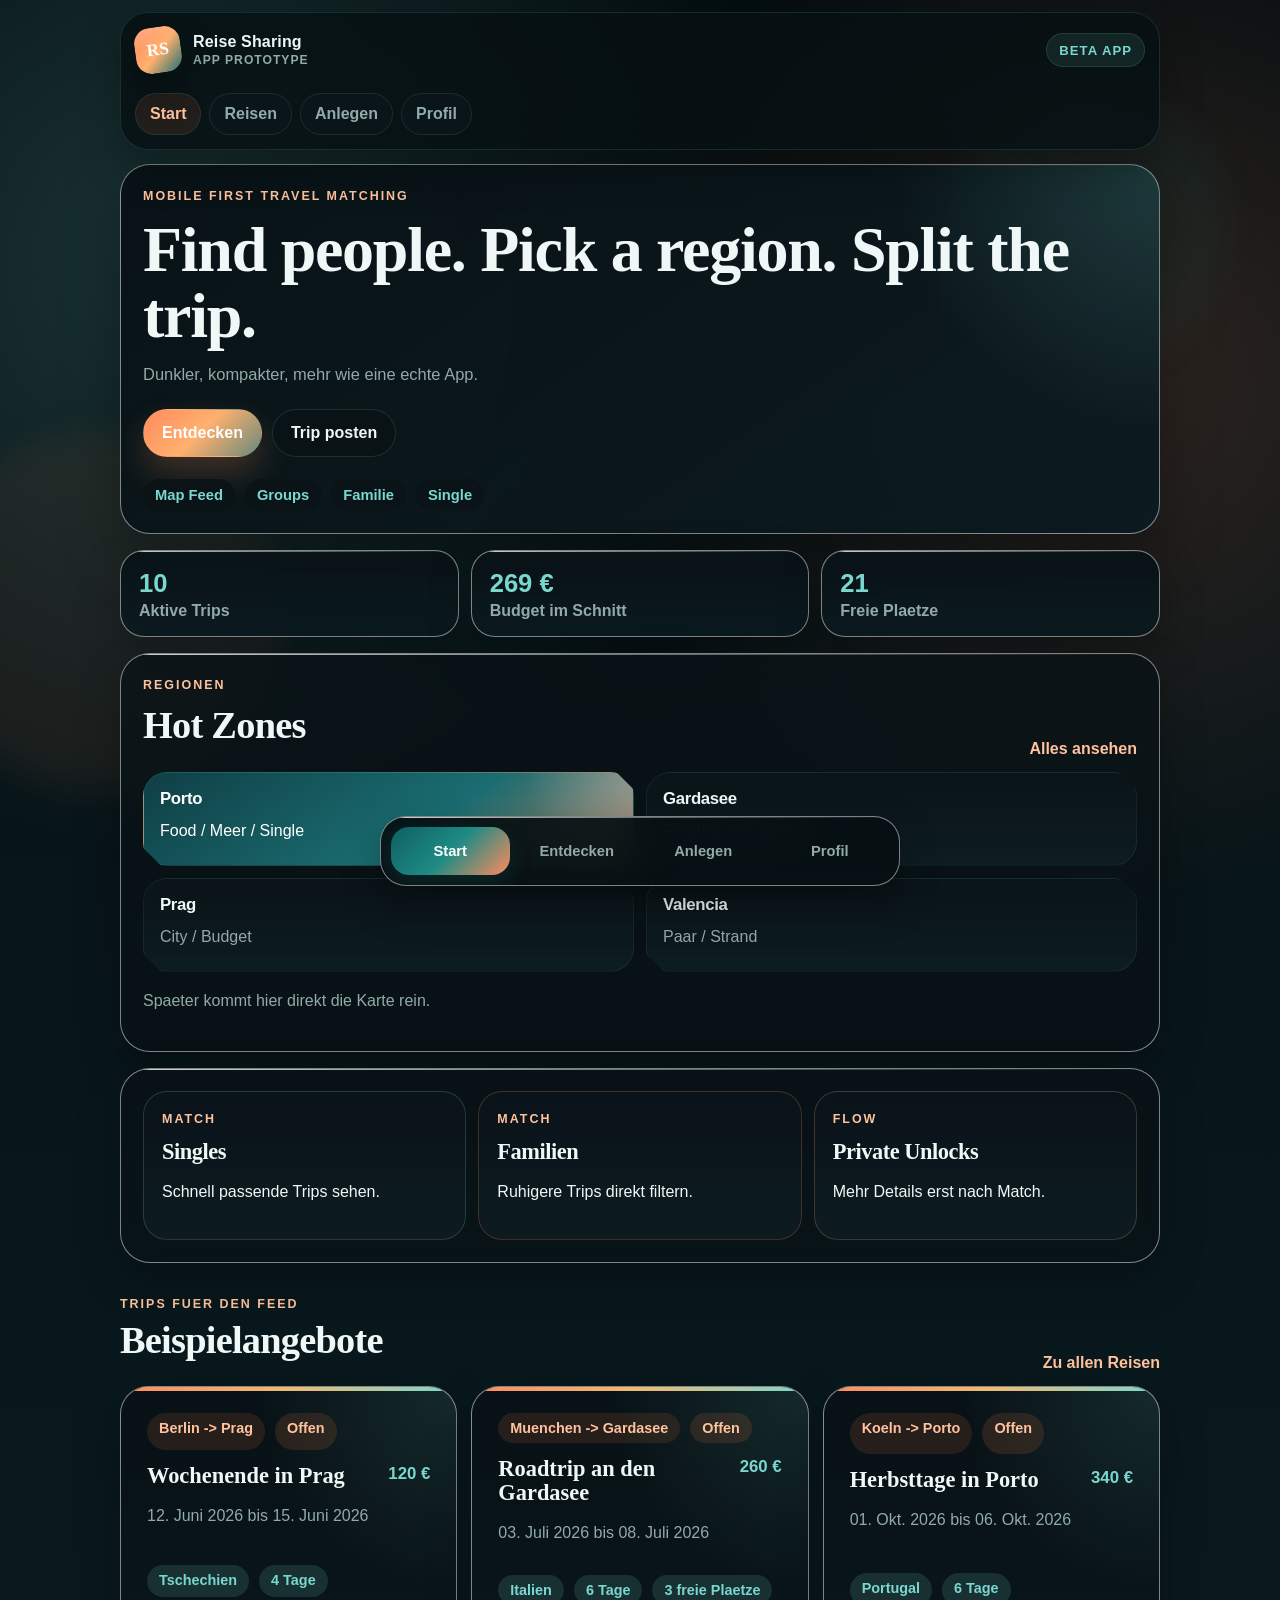
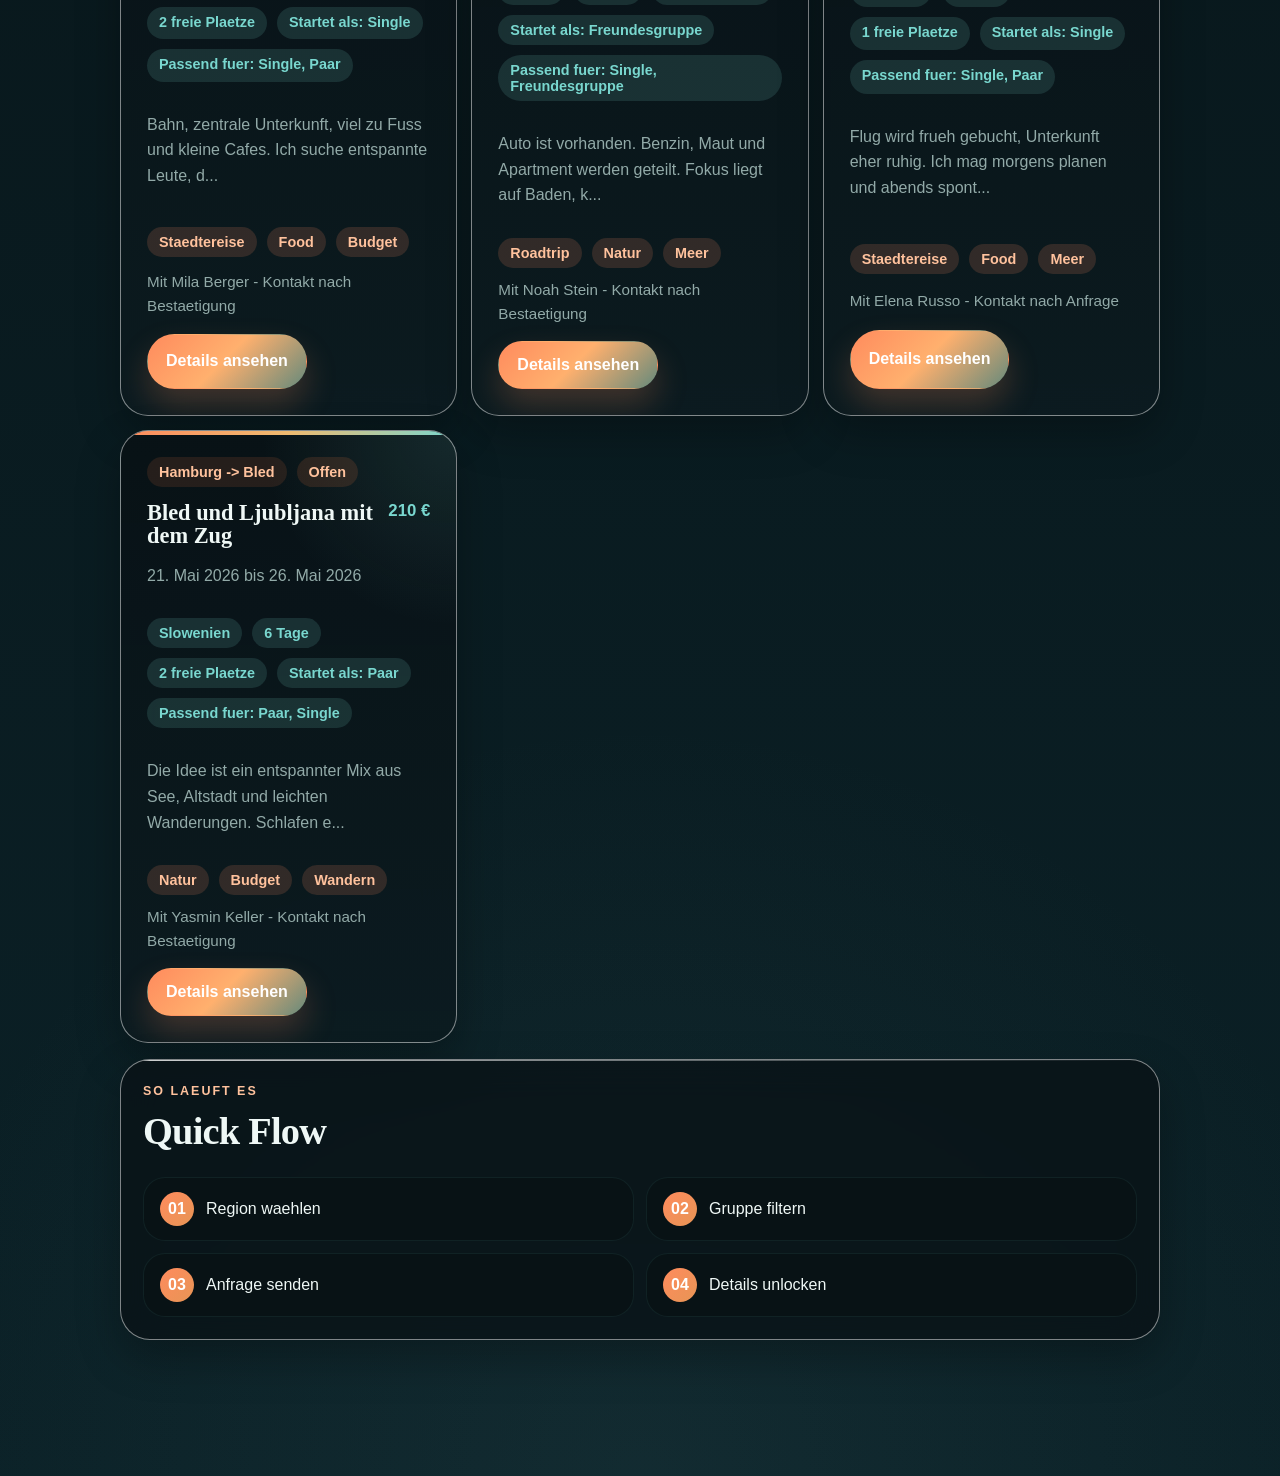
==== commit 494a4b1f: "Darken app design and reduce copy" ====
--- a/index.html
+++ b/index.html
@@ -35,15 +35,15 @@
     <main class="app-main page-stack">
       <section class="card-surface app-hero-panel">
         <p class="eyebrow">Mobile first travel matching</p>
-        <h1>Fuehlt sich jetzt mehr wie eine Reise-App an als wie eine normale Website.</h1>
-        <p class="lead">Die Startseite ist jetzt als kompakter App-Feed gedacht: Regionen entdecken, Trips vergleichen, Mitreisende finden und private Infos erst spaeter freischalten.</p>
+        <h1>Find people. Pick a region. Split the trip.</h1>
+        <p class="lead">Dunkler, kompakter, mehr wie eine echte App.</p>
         <div class="hero-actions">
-          <a class="button button-primary" href="reisen.html">Trips entdecken</a>
-          <a class="button button-secondary" href="reise-erstellen.html">Reise anlegen</a>
+          <a class="button button-primary" href="reisen.html">Entdecken</a>
+          <a class="button button-secondary" href="reise-erstellen.html">Trip posten</a>
         </div>
         <div class="hero-badges">
-          <span>Regionen</span>
-          <span>Gruppen</span>
+          <span>Map Feed</span>
+          <span>Groups</span>
           <span>Familie</span>
           <span>Single</span>
         </div>
@@ -68,46 +68,46 @@
         <div class="app-section-header">
           <div>
             <p class="eyebrow">Regionen</p>
-            <h2>Beliebte Zonen in der App</h2>
+            <h2>Hot Zones</h2>
           </div>
           <a class="text-link" href="reisen.html">Alles ansehen</a>
         </div>
         <div class="app-region-grid">
           <article class="app-region-tile is-featured">
             <strong>Porto</strong>
-            <span>Food, Meer, Singles</span>
+            <span>Food / Meer / Single</span>
           </article>
           <article class="app-region-tile">
             <strong>Gardasee</strong>
-            <span>Roadtrip, Gruppe</span>
+            <span>Roadtrip / Gruppe</span>
           </article>
           <article class="app-region-tile">
             <strong>Prag</strong>
-            <span>Stadt, Budget, Wochenende</span>
+            <span>City / Budget</span>
           </article>
           <article class="app-region-tile">
             <strong>Valencia</strong>
-            <span>Paar, Stadt, Strand</span>
+            <span>Paar / Strand</span>
           </article>
         </div>
-        <p class="trip-copy">Spaeter kann an dieser Stelle direkt eine echte Kartenansicht sitzen. Fuers erste wirkt die App schon wie ein Regionen-Dashboard statt wie eine starre Liste.</p>
+        <p class="trip-copy">Spaeter kommt hier direkt die Karte rein.</p>
       </section>
 
       <section class="card-surface app-quick-grid">
         <article class="app-quick-card">
           <p class="eyebrow">Match</p>
-          <h3>Nach Reisetyp und Gruppe filtern</h3>
-          <p>Singles, Paare, Familien und Freundesgruppen sollen in der App schnell passende Angebote sehen.</p>
+          <h3>Singles</h3>
+          <p>Schnell passende Trips sehen.</p>
         </article>
         <article class="app-quick-card">
-          <p class="eyebrow">Privatsphaere</p>
-          <h3>Nur zeigen, was zuerst noetig ist</h3>
-          <p>Ziel, Zeitraum und Budget sind sichtbar. Treffpunkte und Kontaktdaten bleiben geschuetzt.</p>
+          <p class="eyebrow">Match</p>
+          <h3>Familien</h3>
+          <p>Ruhigere Trips direkt filtern.</p>
         </article>
         <article class="app-quick-card">
           <p class="eyebrow">Flow</p>
-          <h3>Vom Scrollen direkt zur Anfrage</h3>
-          <p>Die App soll wie ein kompakter Feed funktionieren: entdecken, vergleichen, anfragen, bestaetigen.</p>
+          <h3>Private Unlocks</h3>
+          <p>Mehr Details erst nach Match.</p>
         </article>
       </section>
 
@@ -126,14 +126,14 @@
         <div class="app-section-header">
           <div>
             <p class="eyebrow">So laeuft es</p>
-            <h2>Der App-Ablauf in vier Schritten</h2>
+            <h2>Quick Flow</h2>
           </div>
         </div>
         <div class="app-flow-grid">
-          <article class="flow-pill"><strong>01</strong><span>Region oder Trip finden</span></article>
-          <article class="flow-pill"><strong>02</strong><span>Nach Familie, Single oder Paar filtern</span></article>
+          <article class="flow-pill"><strong>01</strong><span>Region waehlen</span></article>
+          <article class="flow-pill"><strong>02</strong><span>Gruppe filtern</span></article>
           <article class="flow-pill"><strong>03</strong><span>Anfrage senden</span></article>
-          <article class="flow-pill"><strong>04</strong><span>Private Details nach Freigabe sehen</span></article>
+          <article class="flow-pill"><strong>04</strong><span>Details unlocken</span></article>
         </div>
       </section>
     </main>
--- a/css/style.css
+++ b/css/style.css
@@ -1,27 +1,27 @@
 :root {
-  --bg: #f4efe6;
-  --bg-deep: #e8ddcf;
-  --surface: rgba(255, 249, 240, 0.82);
-  --surface-strong: rgba(255, 252, 247, 0.94);
-  --surface-dark: #284e4d;
-  --line: rgba(68, 51, 32, 0.11);
-  --line-strong: rgba(68, 51, 32, 0.22);
-  --text: #2d241b;
-  --muted: #6a5a49;
-  --accent: #d2693c;
-  --accent-strong: #a94720;
-  --teal: #1d6a67;
-  --teal-soft: rgba(29, 106, 103, 0.12);
-  --gold-soft: rgba(210, 105, 60, 0.12);
+  --bg: #071114;
+  --bg-deep: #0a1c21;
+  --surface: rgba(9, 18, 22, 0.78);
+  --surface-strong: rgba(10, 19, 24, 0.92);
+  --surface-dark: #071114;
+  --line: rgba(141, 181, 179, 0.14);
+  --line-strong: rgba(141, 181, 179, 0.28);
+  --text: #eff8f6;
+  --muted: #92aaa8;
+  --accent: #ff8b5d;
+  --accent-strong: #ffc29d;
+  --teal: #79d7cf;
+  --teal-soft: rgba(121, 215, 207, 0.14);
+  --gold-soft: rgba(255, 139, 93, 0.16);
   --white: #ffffff;
-  --shadow-soft: 0 16px 44px rgba(80, 51, 20, 0.09);
-  --shadow-strong: 0 24px 64px rgba(73, 41, 17, 0.12);
+  --shadow-soft: 0 18px 44px rgba(0, 0, 0, 0.28);
+  --shadow-strong: 0 26px 78px rgba(0, 0, 0, 0.42);
   --radius-xl: 30px;
   --radius-lg: 22px;
   --radius-md: 16px;
   --radius-sm: 12px;
-  --font-ui: "Aptos", "Trebuchet MS", "Segoe UI", sans-serif;
-  --font-display: "Georgia", "Times New Roman", serif;
+  --font-ui: "Bahnschrift", "Aptos", "Trebuchet MS", "Segoe UI", sans-serif;
+  --font-display: "Iowan Old Style", "Palatino Linotype", "Book Antiqua", "Georgia", serif;
 }
 
 * {
@@ -803,9 +803,10 @@
 body {
   padding-bottom: 108px;
   background:
-    radial-gradient(circle at 15% 12%, rgba(99, 181, 180, 0.18), transparent 22%),
-    radial-gradient(circle at 85% 10%, rgba(255, 170, 120, 0.26), transparent 18%),
-    linear-gradient(180deg, #f5f3ee, #edf2f1 34%, #e6ecea 100%);
+    radial-gradient(circle at 14% 8%, rgba(121, 215, 207, 0.18), transparent 20%),
+    radial-gradient(circle at 88% 12%, rgba(255, 139, 93, 0.16), transparent 18%),
+    radial-gradient(circle at 50% 100%, rgba(73, 117, 122, 0.12), transparent 24%),
+    linear-gradient(180deg, #040d10, #08161a 34%, #0b2127 100%);
 }
 
 .app-shell {
@@ -834,10 +835,10 @@
   margin: 12px auto 14px;
   padding: 14px;
   border-radius: 28px;
-  border: 1px solid rgba(255, 255, 255, 0.72);
-  background: rgba(250, 252, 251, 0.76);
+  border: 1px solid rgba(121, 215, 207, 0.14);
+  background: rgba(7, 16, 19, 0.82);
   backdrop-filter: blur(18px);
-  box-shadow: 0 16px 40px rgba(27, 61, 65, 0.1);
+  box-shadow: 0 18px 42px rgba(0, 0, 0, 0.28);
 }
 
 .app-header-top {
@@ -882,14 +883,23 @@
   font-weight: 800;
   letter-spacing: 0.08em;
   text-transform: uppercase;
-  background: rgba(29, 106, 103, 0.1);
-  border: 1px solid rgba(29, 106, 103, 0.14);
+  background: rgba(121, 215, 207, 0.1);
+  border: 1px solid rgba(121, 215, 207, 0.14);
 }
 
 .site-nav {
   display: none;
   gap: 8px;
   padding-top: 2px;
+}
+
+.brand-mark {
+  border-radius: 16px;
+  transform: rotate(-8deg);
+  background:
+    linear-gradient(160deg, rgba(255, 255, 255, 0.22), transparent 36%),
+    linear-gradient(135deg, #ff8b5d, #ffb06e 52%, #1b6f74);
+  box-shadow: 0 16px 34px rgba(0, 0, 0, 0.3);
 }
 
 .site-nav a {
@@ -898,9 +908,9 @@
   align-items: center;
   justify-content: center;
   padding: 0 14px;
-  border: 1px solid rgba(29, 106, 103, 0.1);
+  border: 1px solid rgba(121, 215, 207, 0.12);
   border-radius: 999px;
-  background: rgba(255, 255, 255, 0.72);
+  background: rgba(12, 23, 27, 0.8);
 }
 
 .app-main {
@@ -919,10 +929,28 @@
 }
 
 .app-hero-panel {
-  background:
-    radial-gradient(circle at top right, rgba(100, 180, 176, 0.18), transparent 24%),
-    linear-gradient(145deg, rgba(252, 253, 252, 0.98), rgba(239, 245, 243, 0.94));
-  box-shadow: 0 24px 60px rgba(36, 73, 77, 0.1);
+  position: relative;
+  overflow: hidden;
+  background:
+    radial-gradient(circle at top right, rgba(121, 215, 207, 0.18), transparent 24%),
+    linear-gradient(145deg, rgba(9, 18, 22, 0.98), rgba(12, 27, 32, 0.96));
+  box-shadow: 0 24px 60px rgba(0, 0, 0, 0.34);
+}
+
+.app-hero-panel::before {
+  content: "";
+  position: absolute;
+  inset: 0;
+  background:
+    repeating-linear-gradient(120deg, rgba(121, 215, 207, 0.06) 0 2px, transparent 2px 36px),
+    radial-gradient(circle at 86% 22%, rgba(255, 139, 93, 0.18), transparent 18%);
+  opacity: 0.9;
+  pointer-events: none;
+}
+
+.app-hero-panel > * {
+  position: relative;
+  z-index: 1;
 }
 
 .app-stat-row {
@@ -935,7 +963,7 @@
   padding: 18px 18px 16px;
   border-radius: 24px;
   background:
-    linear-gradient(180deg, rgba(255, 255, 255, 0.95), rgba(242, 247, 245, 0.92));
+    linear-gradient(180deg, rgba(9, 18, 22, 0.98), rgba(11, 26, 31, 0.94));
 }
 
 .mini-stat strong {
@@ -970,9 +998,10 @@
   min-height: 94px;
   padding: 16px;
   border-radius: 24px;
-  background:
-    linear-gradient(180deg, rgba(255, 255, 255, 0.9), rgba(242, 248, 246, 0.92));
-  border: 1px solid rgba(29, 106, 103, 0.08);
+  clip-path: polygon(0 0, calc(100% - 18px) 0, 100% 18px, 100% 100%, 18px 100%, 0 calc(100% - 18px));
+  background:
+    linear-gradient(180deg, rgba(10, 20, 25, 0.98), rgba(14, 30, 35, 0.92));
+  border: 1px solid rgba(121, 215, 207, 0.08);
 }
 
 .app-region-tile strong {
@@ -987,7 +1016,7 @@
   color: var(--white);
   background:
     radial-gradient(circle at top right, rgba(255, 255, 255, 0.24), transparent 22%),
-    linear-gradient(145deg, #195e5d, #2d8a85 62%, #e18c4d 120%);
+    linear-gradient(145deg, #0f3f45, #1a6d71 58%, #ff8b5d 122%);
 }
 
 .app-region-tile.is-featured span,
@@ -1004,8 +1033,21 @@
 .app-quick-card {
   padding: 18px;
   border-radius: 24px;
-  background: rgba(255, 255, 255, 0.68);
-  border: 1px solid rgba(29, 106, 103, 0.08);
+  background:
+    linear-gradient(180deg, rgba(10, 20, 25, 0.94), rgba(14, 28, 33, 0.92));
+  border: 1px solid rgba(121, 215, 207, 0.08);
+}
+
+.app-quick-card:nth-child(1) {
+  border-color: rgba(121, 215, 207, 0.2);
+}
+
+.app-quick-card:nth-child(2) {
+  border-color: rgba(255, 139, 93, 0.22);
+}
+
+.app-quick-card:nth-child(3) {
+  border-color: rgba(255, 194, 157, 0.2);
 }
 
 .app-flow-grid {
@@ -1020,8 +1062,8 @@
   gap: 12px;
   padding: 14px 16px;
   border-radius: 22px;
-  background: rgba(255, 255, 255, 0.7);
-  border: 1px solid rgba(29, 106, 103, 0.08);
+  background: rgba(9, 18, 22, 0.84);
+  border: 1px solid rgba(121, 215, 207, 0.08);
 }
 
 .flow-pill strong {
@@ -1058,8 +1100,8 @@
 .trip-card {
   border-radius: 28px;
   background:
-    radial-gradient(circle at top right, rgba(255, 255, 255, 0.54), transparent 28%),
-    linear-gradient(180deg, rgba(255, 255, 255, 0.96), rgba(240, 245, 243, 0.93));
+    radial-gradient(circle at top right, rgba(121, 215, 207, 0.12), transparent 28%),
+    linear-gradient(180deg, rgba(8, 18, 22, 0.98), rgba(12, 27, 32, 0.94));
 }
 
 .trip-card::after {
@@ -1074,6 +1116,9 @@
 .page-intro,
 .filter-shell {
   border-radius: 28px;
+  background:
+    radial-gradient(circle at top right, rgba(121, 215, 207, 0.08), transparent 24%),
+    linear-gradient(180deg, rgba(9, 18, 22, 0.98), rgba(12, 27, 32, 0.94));
 }
 
 .form-layout,
@@ -1084,7 +1129,7 @@
 
 .stack-item {
   border-radius: 18px;
-  background: rgba(255, 255, 255, 0.78);
+  background: rgba(11, 22, 27, 0.86);
 }
 
 .app-footer-nav {
@@ -1099,9 +1144,9 @@
   gap: 8px;
   transform: translateX(-50%);
   border-radius: 26px;
-  background: rgba(248, 251, 250, 0.88);
+  background: rgba(7, 16, 19, 0.92);
   backdrop-filter: blur(18px);
-  box-shadow: 0 18px 38px rgba(29, 63, 67, 0.16);
+  box-shadow: 0 18px 38px rgba(0, 0, 0, 0.34);
 }
 
 .app-footer-nav a {
@@ -1117,8 +1162,62 @@
 
 .app-footer-nav a[aria-current="page"] {
   color: var(--white);
-  background: linear-gradient(135deg, var(--teal), #3d8d89);
+  background: linear-gradient(135deg, #0f5f61, #1e8b84, #ff8b5d);
   box-shadow: 0 12px 22px rgba(29, 106, 103, 0.22);
+}
+
+.button-primary {
+  background: linear-gradient(135deg, #ff8b5d, #ffb06e 48%, #2b7b80 120%);
+  box-shadow: 0 16px 32px rgba(255, 139, 93, 0.22);
+}
+
+.button-secondary {
+  color: var(--text);
+  background: rgba(10, 19, 23, 0.86);
+  border-color: rgba(121, 215, 207, 0.14);
+}
+
+.hero-badges span,
+.quick-filter,
+.choice-chip,
+.status-message,
+.detail-audience {
+  background: rgba(10, 19, 23, 0.82);
+  border-color: rgba(121, 215, 207, 0.14);
+}
+
+.quick-filter {
+  color: var(--text);
+}
+
+.choice-chip {
+  background: rgba(10, 19, 23, 0.9);
+}
+
+input:not([type="checkbox"]),
+textarea,
+select {
+  background: rgba(6, 14, 18, 0.84);
+  border-color: rgba(121, 215, 207, 0.16);
+  color: var(--text);
+}
+
+input:not([type="checkbox"])::placeholder,
+textarea::placeholder {
+  color: rgba(146, 170, 168, 0.8);
+}
+
+.hero-badges span {
+  color: var(--teal);
+}
+
+.app-quick-card h3,
+.app-region-tile strong,
+.app-section-header h2,
+.app-flow-card h2,
+.page-intro h1,
+.app-hero-panel h1 {
+  letter-spacing: -0.02em;
 }
 
 @media (min-width: 960px) {
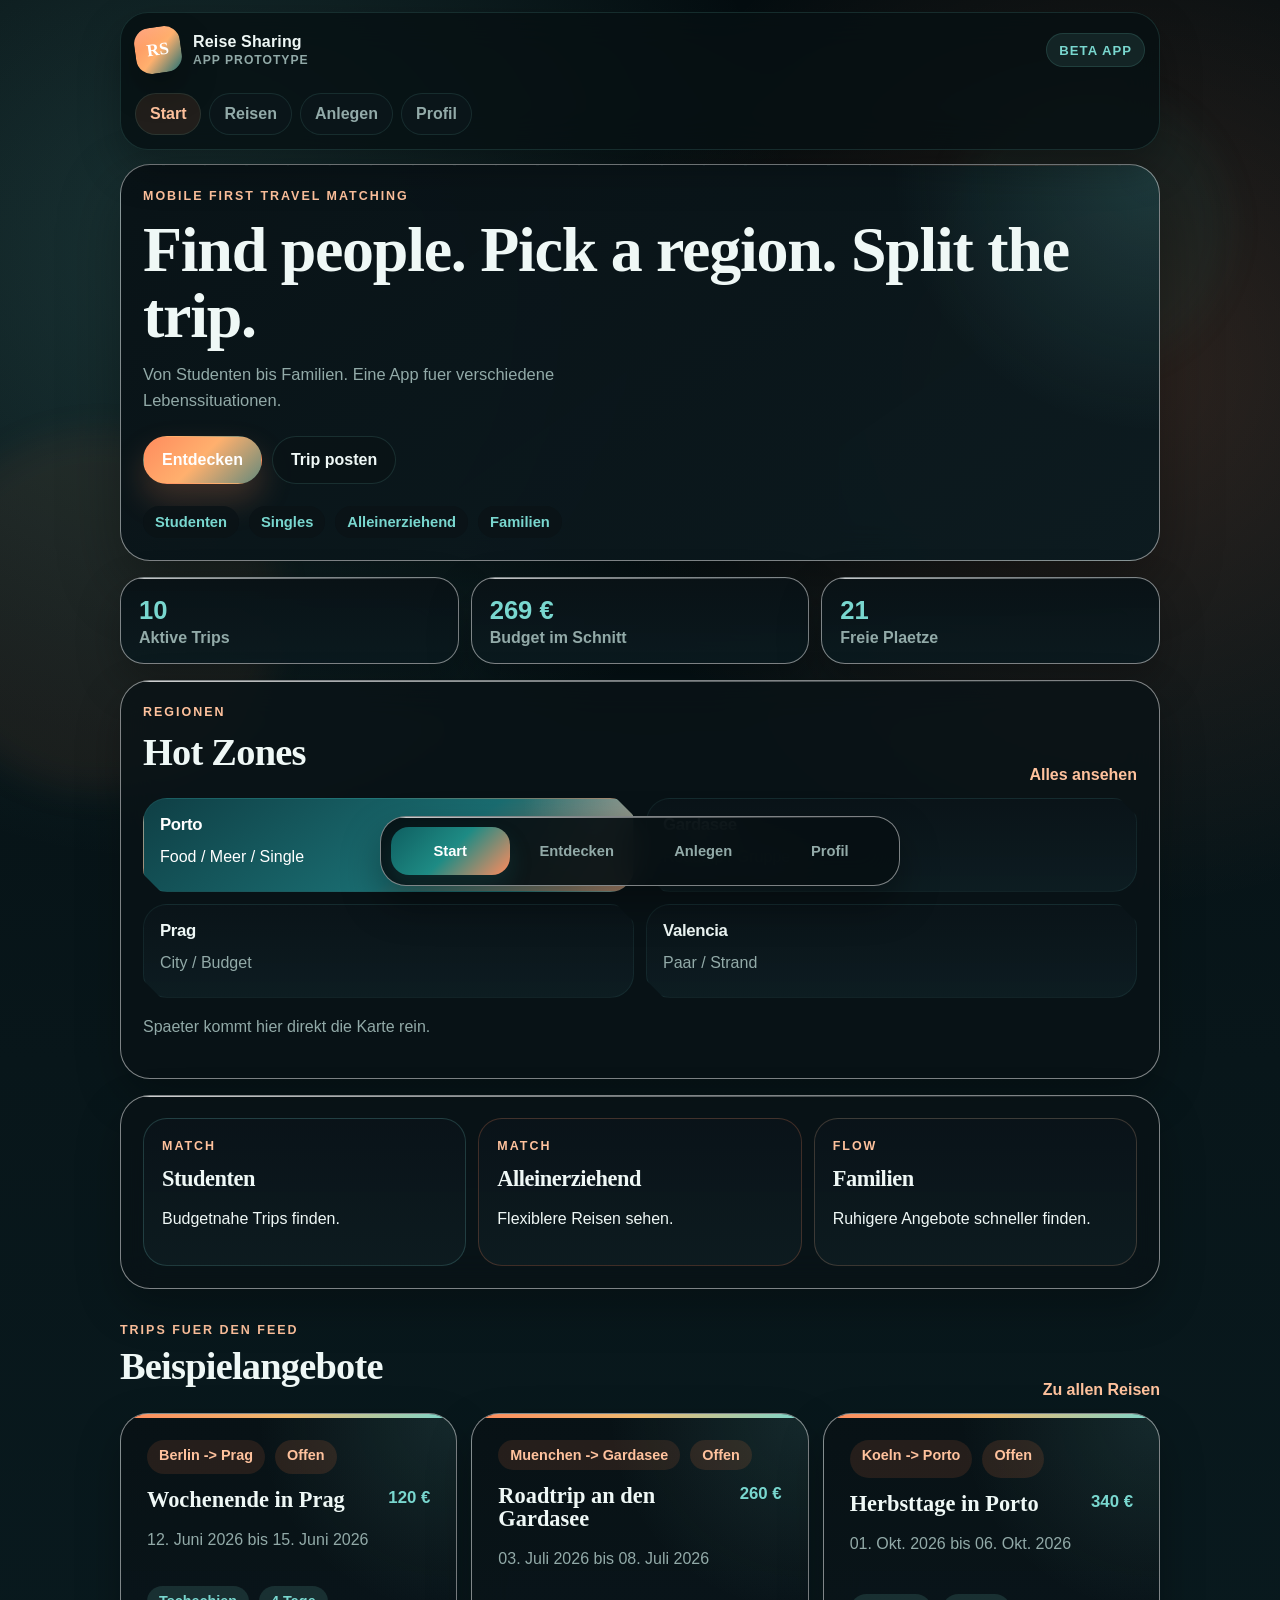
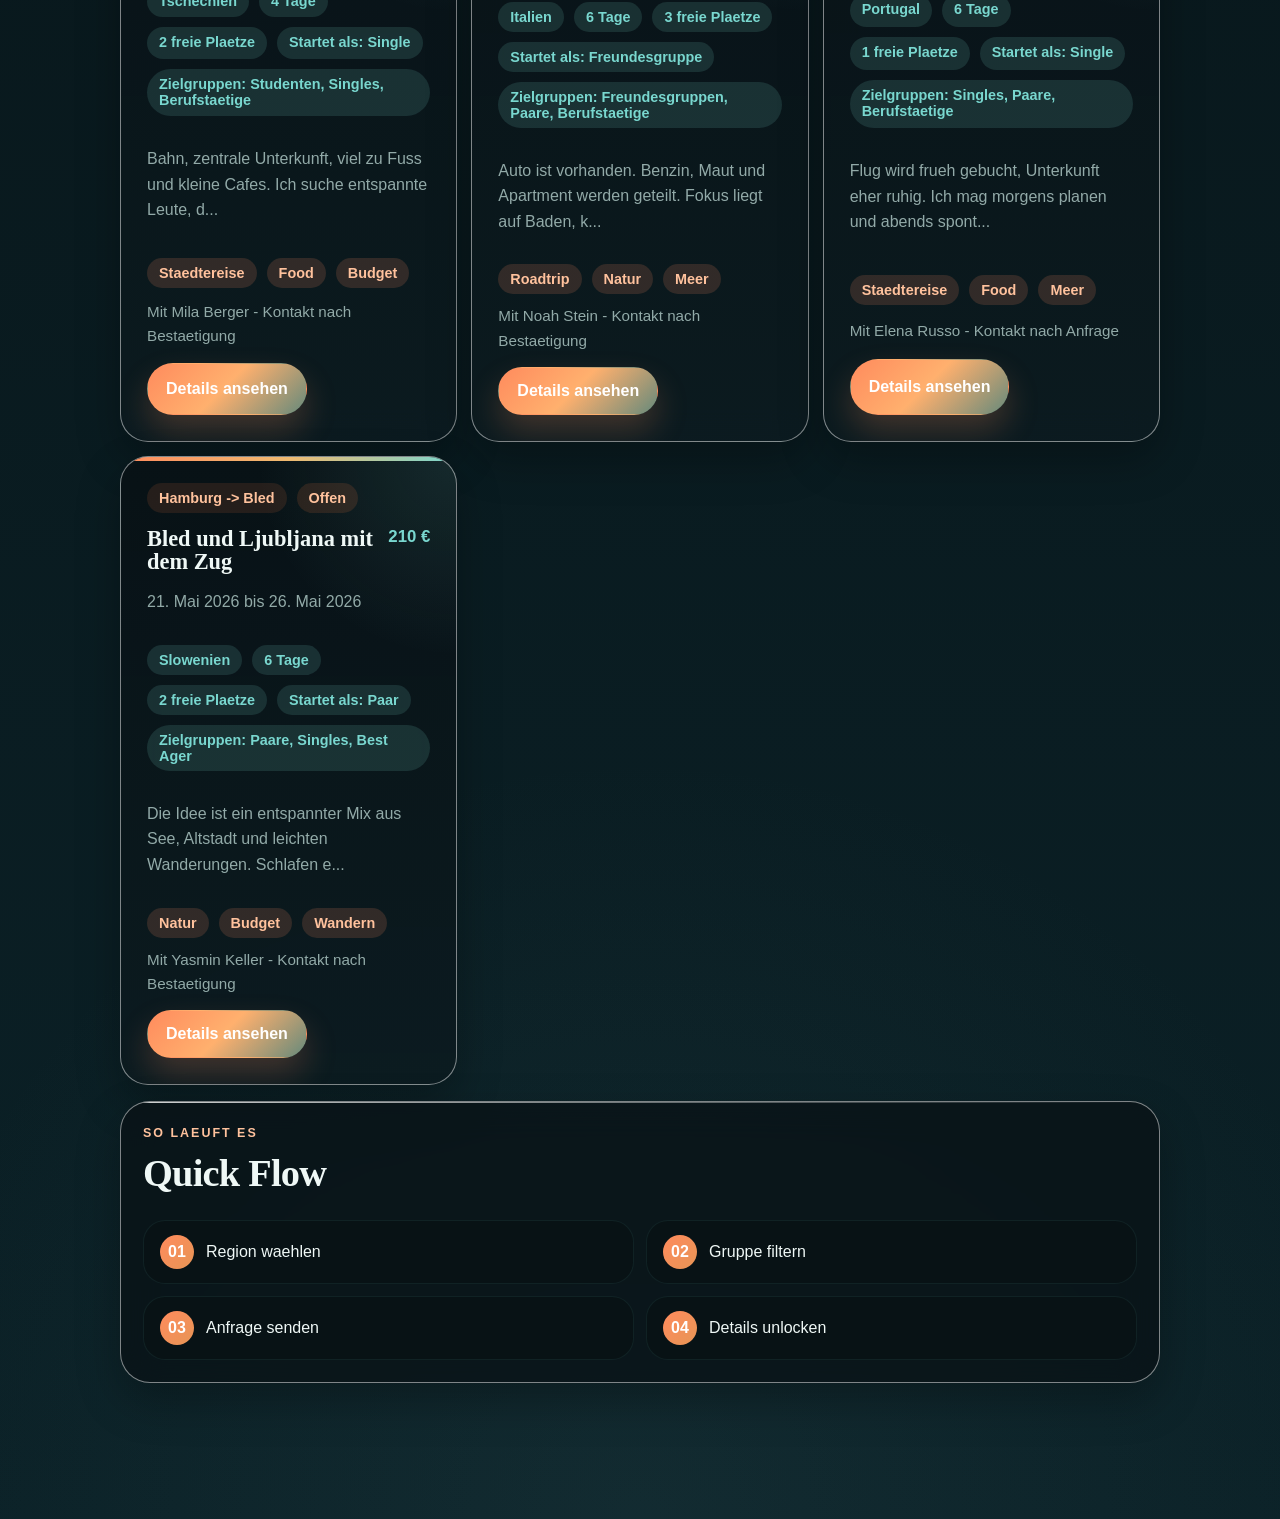
==== commit 21a97ef9: "Expand app for broader audiences" ====
--- a/index.html
+++ b/index.html
@@ -36,16 +36,16 @@
       <section class="card-surface app-hero-panel">
         <p class="eyebrow">Mobile first travel matching</p>
         <h1>Find people. Pick a region. Split the trip.</h1>
-        <p class="lead">Dunkler, kompakter, mehr wie eine echte App.</p>
+        <p class="lead">Von Studenten bis Familien. Eine App fuer verschiedene Lebenssituationen.</p>
         <div class="hero-actions">
           <a class="button button-primary" href="reisen.html">Entdecken</a>
           <a class="button button-secondary" href="reise-erstellen.html">Trip posten</a>
         </div>
         <div class="hero-badges">
-          <span>Map Feed</span>
-          <span>Groups</span>
-          <span>Familie</span>
-          <span>Single</span>
+          <span>Studenten</span>
+          <span>Singles</span>
+          <span>Alleinerziehend</span>
+          <span>Familien</span>
         </div>
       </section>
 
@@ -96,18 +96,18 @@
       <section class="card-surface app-quick-grid">
         <article class="app-quick-card">
           <p class="eyebrow">Match</p>
-          <h3>Singles</h3>
-          <p>Schnell passende Trips sehen.</p>
+          <h3>Studenten</h3>
+          <p>Budgetnahe Trips finden.</p>
         </article>
         <article class="app-quick-card">
           <p class="eyebrow">Match</p>
-          <h3>Familien</h3>
-          <p>Ruhigere Trips direkt filtern.</p>
+          <h3>Alleinerziehend</h3>
+          <p>Flexiblere Reisen sehen.</p>
         </article>
         <article class="app-quick-card">
           <p class="eyebrow">Flow</p>
-          <h3>Private Unlocks</h3>
-          <p>Mehr Details erst nach Match.</p>
+          <h3>Familien</h3>
+          <p>Ruhigere Angebote schneller finden.</p>
         </article>
       </section>
 
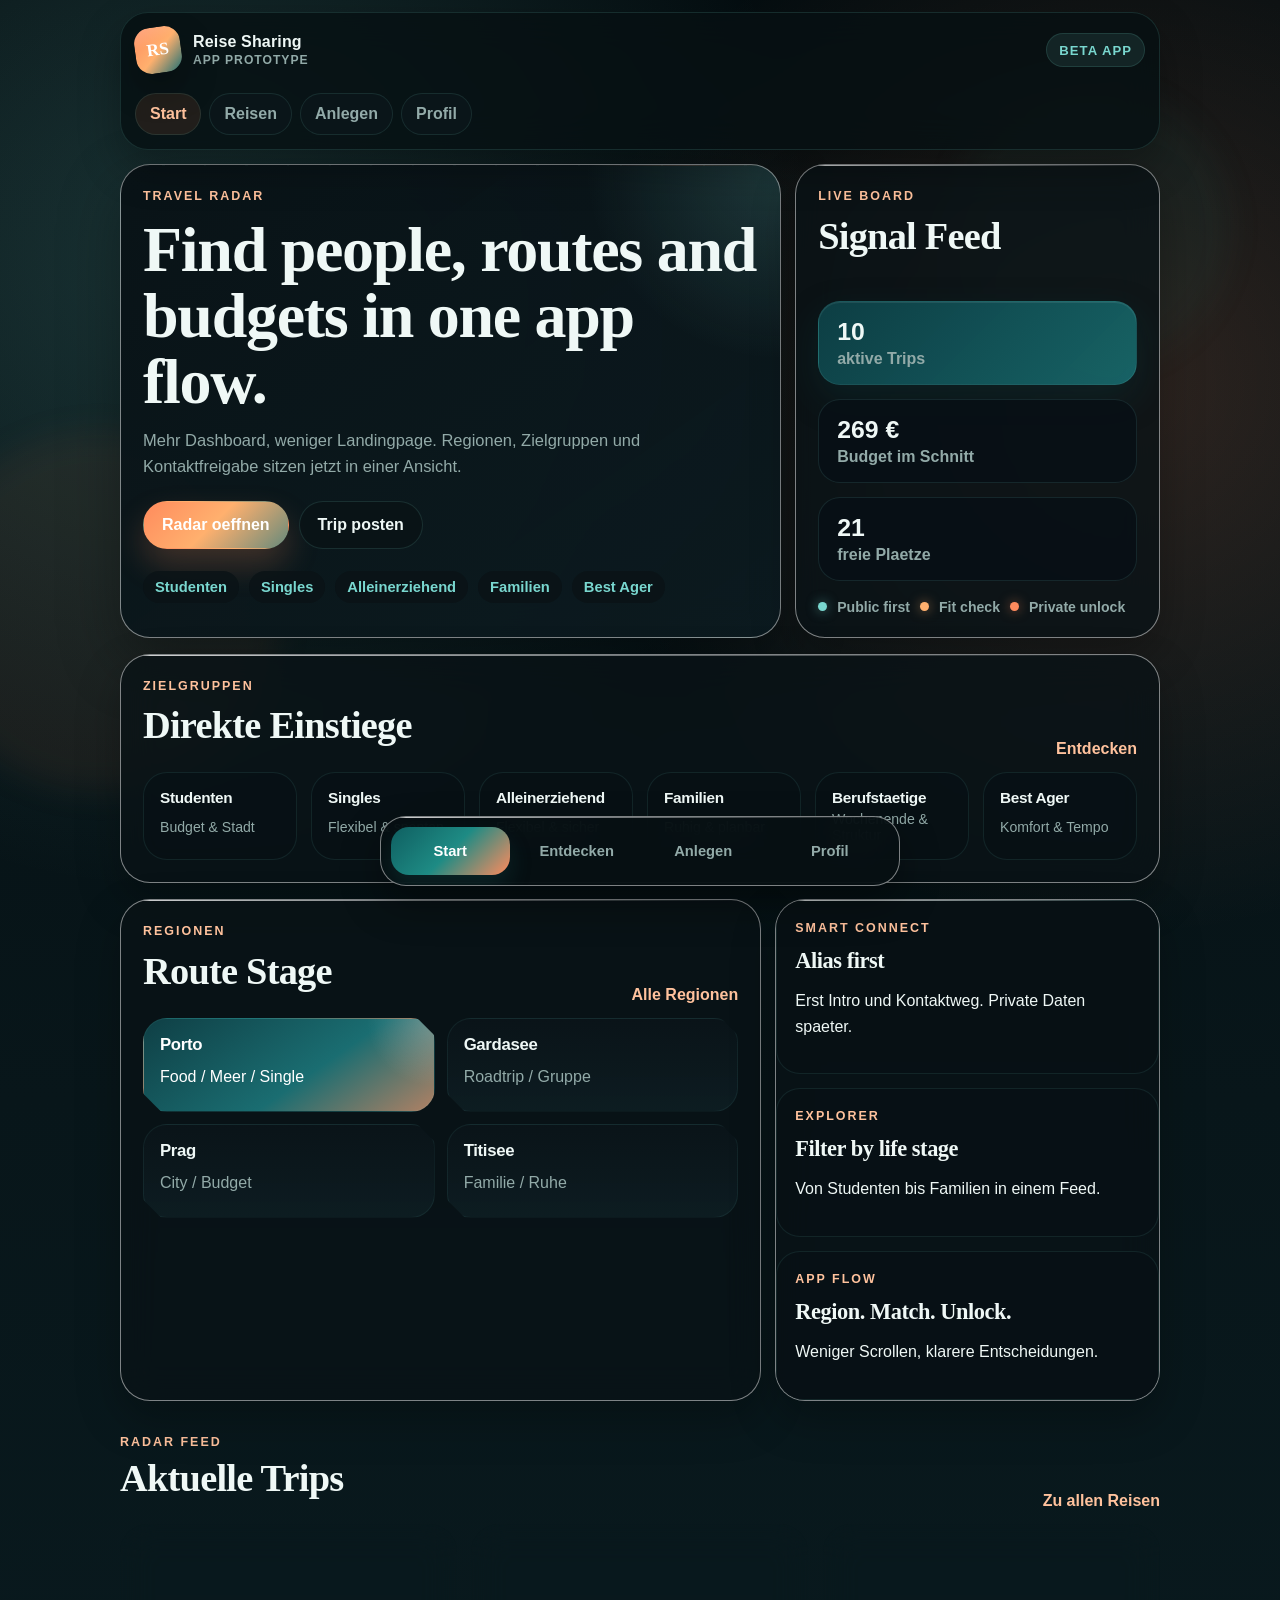
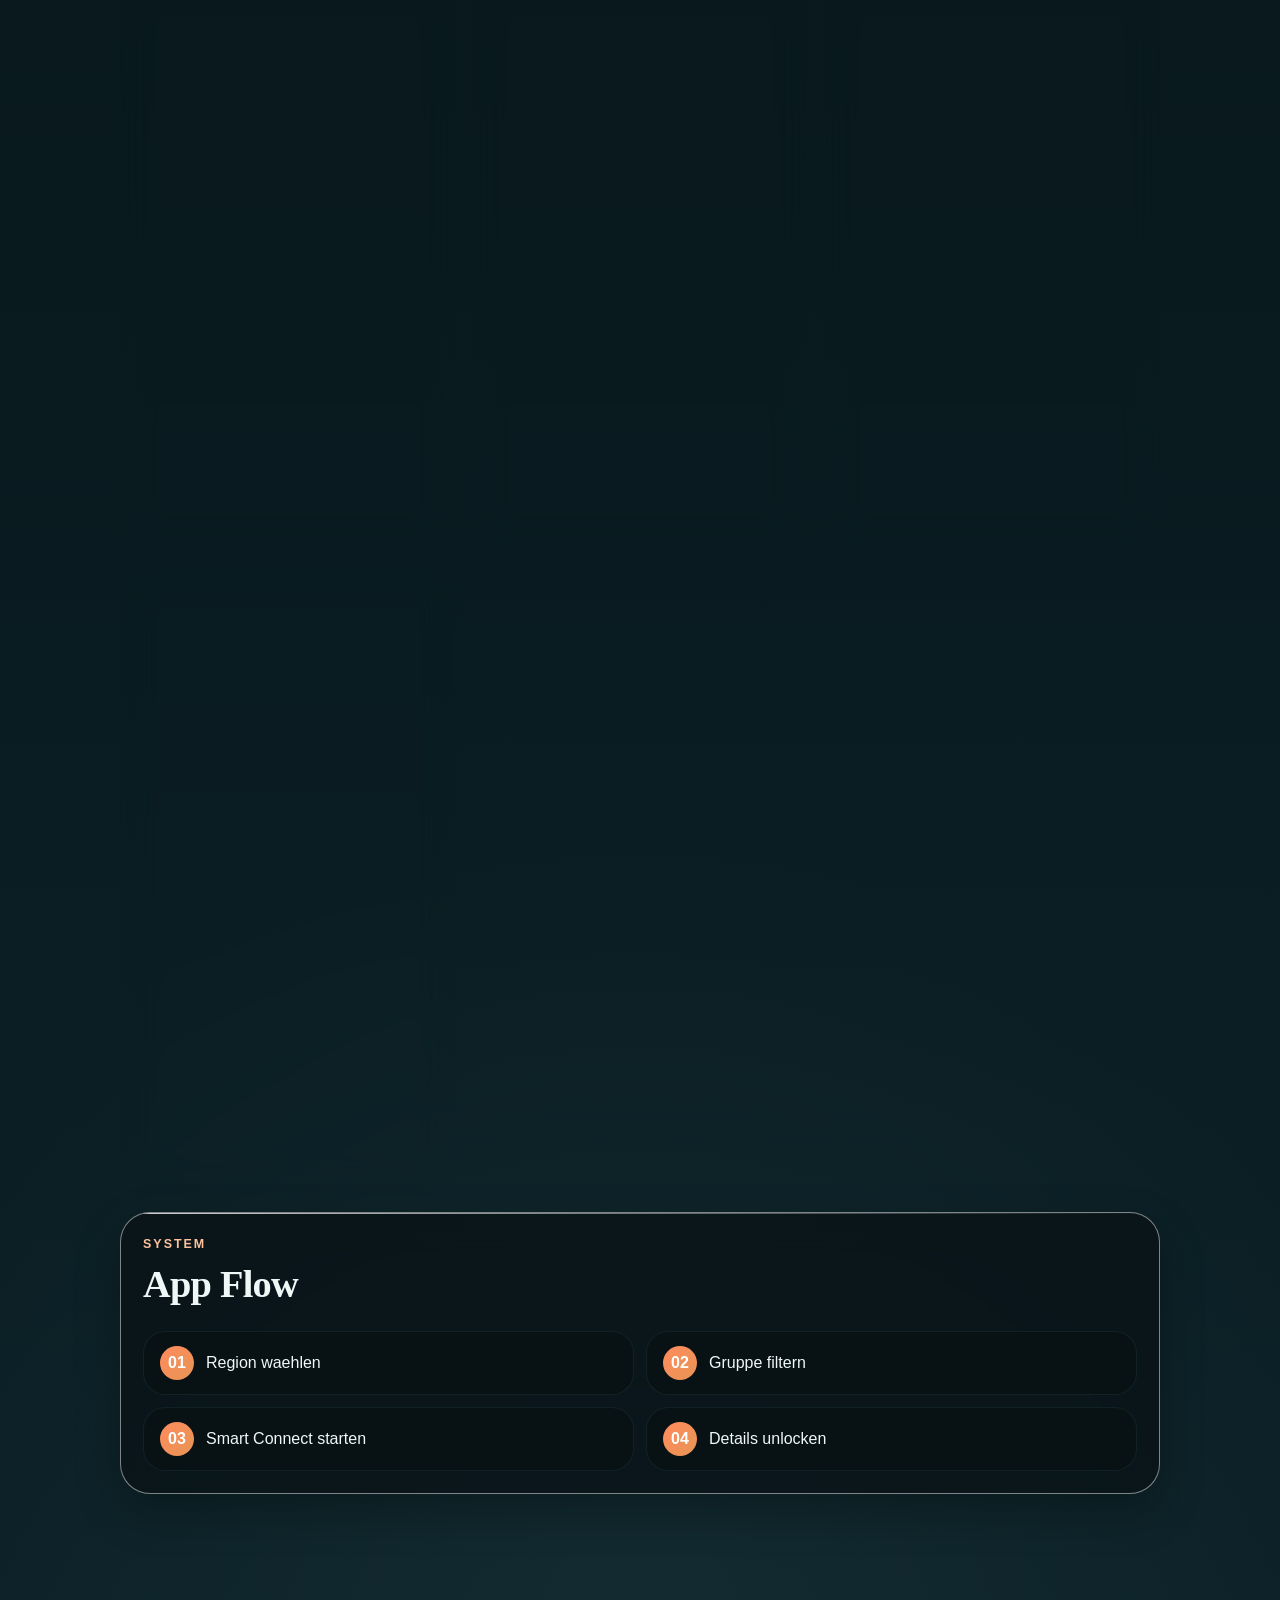
==== commit 83eacaae: "Overhaul app views" ====
--- a/index.html
+++ b/index.html
@@ -33,106 +33,144 @@
     </header>
 
     <main class="app-main page-stack">
-      <section class="card-surface app-hero-panel">
-        <p class="eyebrow">Mobile first travel matching</p>
-        <h1>Find people. Pick a region. Split the trip.</h1>
-        <p class="lead">Von Studenten bis Familien. Eine App fuer verschiedene Lebenssituationen.</p>
-        <div class="hero-actions">
-          <a class="button button-primary" href="reisen.html">Entdecken</a>
-          <a class="button button-secondary" href="reise-erstellen.html">Trip posten</a>
+      <section class="home-hero-grid">
+        <article class="card-surface app-hero-panel dashboard-main-card">
+          <p class="eyebrow">Travel Radar</p>
+          <h1>Find people, routes and budgets in one app flow.</h1>
+          <p class="lead">Mehr Dashboard, weniger Landingpage. Regionen, Zielgruppen und Kontaktfreigabe sitzen jetzt in einer Ansicht.</p>
+          <div class="hero-actions">
+            <a class="button button-primary" href="reisen.html">Radar oeffnen</a>
+            <a class="button button-secondary" href="reise-erstellen.html">Trip posten</a>
+          </div>
+          <div class="hero-badges">
+            <span>Studenten</span>
+            <span>Singles</span>
+            <span>Alleinerziehend</span>
+            <span>Familien</span>
+            <span>Best Ager</span>
+          </div>
+        </article>
+
+        <aside class="card-surface dashboard-side-card">
+          <div class="app-section-header compact-header">
+            <div>
+              <p class="eyebrow">Live Board</p>
+              <h2>Signal Feed</h2>
+            </div>
+          </div>
+          <div class="signal-stack">
+            <article class="signal-card is-glow">
+              <strong id="homeTripCount">10</strong>
+              <span>aktive Trips</span>
+            </article>
+            <article class="signal-card">
+              <strong id="homeAvgBudget">0 EUR</strong>
+              <span>Budget im Schnitt</span>
+            </article>
+            <article class="signal-card">
+              <strong id="homeOpenSeats">0</strong>
+              <span>freie Plaetze</span>
+            </article>
+          </div>
+          <div class="privacy-beam">
+            <span class="beam-dot is-open"></span>
+            <span>Public first</span>
+            <span class="beam-dot is-mid"></span>
+            <span>Fit check</span>
+            <span class="beam-dot is-locked"></span>
+            <span>Private unlock</span>
+          </div>
+        </aside>
+      </section>
+
+      <section class="persona-rail card-surface">
+        <div class="app-section-header compact-header">
+          <div>
+            <p class="eyebrow">Zielgruppen</p>
+            <h2>Direkte Einstiege</h2>
+          </div>
+          <a class="text-link" href="reisen.html">Entdecken</a>
         </div>
-        <div class="hero-badges">
-          <span>Studenten</span>
-          <span>Singles</span>
-          <span>Alleinerziehend</span>
-          <span>Familien</span>
+        <div class="persona-grid">
+          <article class="persona-chip"><strong>Studenten</strong><span>Budget & Stadt</span></article>
+          <article class="persona-chip"><strong>Singles</strong><span>Flexibel & spontan</span></article>
+          <article class="persona-chip"><strong>Alleinerziehend</strong><span>Flexibel & sicher</span></article>
+          <article class="persona-chip"><strong>Familien</strong><span>Ruhig & planbar</span></article>
+          <article class="persona-chip"><strong>Berufstaetige</strong><span>Wochenende & Struktur</span></article>
+          <article class="persona-chip"><strong>Best Ager</strong><span>Komfort & Tempo</span></article>
         </div>
       </section>
 
-      <section class="app-stat-row">
-        <article class="mini-stat card-surface">
-          <strong id="homeTripCount">10</strong>
-          <span>Aktive Trips</span>
+      <section class="home-stage-grid">
+        <article class="card-surface app-map-card route-stage">
+          <div class="app-section-header">
+            <div>
+              <p class="eyebrow">Regionen</p>
+              <h2>Route Stage</h2>
+            </div>
+            <a class="text-link" href="reisen.html">Alle Regionen</a>
+          </div>
+          <div class="app-region-grid">
+            <article class="app-region-tile is-featured">
+              <strong>Porto</strong>
+              <span>Food / Meer / Single</span>
+            </article>
+            <article class="app-region-tile">
+              <strong>Gardasee</strong>
+              <span>Roadtrip / Gruppe</span>
+            </article>
+            <article class="app-region-tile">
+              <strong>Prag</strong>
+              <span>City / Budget</span>
+            </article>
+            <article class="app-region-tile">
+              <strong>Titisee</strong>
+              <span>Familie / Ruhe</span>
+            </article>
+          </div>
         </article>
-        <article class="mini-stat card-surface">
-          <strong id="homeAvgBudget">0 EUR</strong>
-          <span>Budget im Schnitt</span>
-        </article>
-        <article class="mini-stat card-surface">
-          <strong id="homeOpenSeats">0</strong>
-          <span>Freie Plaetze</span>
-        </article>
-      </section>
 
-      <section class="card-surface app-map-card">
-        <div class="app-section-header">
-          <div>
-            <p class="eyebrow">Regionen</p>
-            <h2>Hot Zones</h2>
-          </div>
-          <a class="text-link" href="reisen.html">Alles ansehen</a>
-        </div>
-        <div class="app-region-grid">
-          <article class="app-region-tile is-featured">
-            <strong>Porto</strong>
-            <span>Food / Meer / Single</span>
+        <aside class="card-surface command-stack">
+          <article class="command-card">
+            <p class="eyebrow">Smart Connect</p>
+            <h3>Alias first</h3>
+            <p>Erst Intro und Kontaktweg. Private Daten spaeter.</p>
           </article>
-          <article class="app-region-tile">
-            <strong>Gardasee</strong>
-            <span>Roadtrip / Gruppe</span>
+          <article class="command-card">
+            <p class="eyebrow">Explorer</p>
+            <h3>Filter by life stage</h3>
+            <p>Von Studenten bis Familien in einem Feed.</p>
           </article>
-          <article class="app-region-tile">
-            <strong>Prag</strong>
-            <span>City / Budget</span>
+          <article class="command-card">
+            <p class="eyebrow">App Flow</p>
+            <h3>Region. Match. Unlock.</h3>
+            <p>Weniger Scrollen, klarere Entscheidungen.</p>
           </article>
-          <article class="app-region-tile">
-            <strong>Valencia</strong>
-            <span>Paar / Strand</span>
-          </article>
-        </div>
-        <p class="trip-copy">Spaeter kommt hier direkt die Karte rein.</p>
-      </section>
-
-      <section class="card-surface app-quick-grid">
-        <article class="app-quick-card">
-          <p class="eyebrow">Match</p>
-          <h3>Studenten</h3>
-          <p>Budgetnahe Trips finden.</p>
-        </article>
-        <article class="app-quick-card">
-          <p class="eyebrow">Match</p>
-          <h3>Alleinerziehend</h3>
-          <p>Flexiblere Reisen sehen.</p>
-        </article>
-        <article class="app-quick-card">
-          <p class="eyebrow">Flow</p>
-          <h3>Familien</h3>
-          <p>Ruhigere Angebote schneller finden.</p>
-        </article>
+        </aside>
       </section>
 
       <section class="section-block">
         <div class="app-section-header">
           <div>
-            <p class="eyebrow">Trips fuer den Feed</p>
-            <h2>Beispielangebote</h2>
+            <p class="eyebrow">Radar Feed</p>
+            <h2>Aktuelle Trips</h2>
           </div>
           <a class="text-link" href="reisen.html">Zu allen Reisen</a>
         </div>
         <div id="featuredTrips" class="trip-grid"></div>
       </section>
 
-      <section class="card-surface app-flow-card">
+      <section class="card-surface app-flow-card compact-flow-card">
         <div class="app-section-header">
           <div>
-            <p class="eyebrow">So laeuft es</p>
-            <h2>Quick Flow</h2>
+            <p class="eyebrow">System</p>
+            <h2>App Flow</h2>
           </div>
         </div>
         <div class="app-flow-grid">
           <article class="flow-pill"><strong>01</strong><span>Region waehlen</span></article>
           <article class="flow-pill"><strong>02</strong><span>Gruppe filtern</span></article>
-          <article class="flow-pill"><strong>03</strong><span>Anfrage senden</span></article>
+          <article class="flow-pill"><strong>03</strong><span>Smart Connect starten</span></article>
           <article class="flow-pill"><strong>04</strong><span>Details unlocken</span></article>
         </div>
       </section>
--- a/css/style.css
+++ b/css/style.css
@@ -710,6 +710,14 @@
   gap: 16px;
 }
 
+.detail-route-hero {
+  display: flex;
+  flex-wrap: wrap;
+  align-items: center;
+  justify-content: space-between;
+  gap: 10px;
+}
+
 .detail-audience {
   display: grid;
   gap: 14px;
@@ -717,6 +725,91 @@
   border-radius: var(--radius-lg);
   background: rgba(255, 255, 255, 0.54);
   border: 1px solid var(--line);
+}
+
+.smart-contact-shell {
+  display: grid;
+  gap: 14px;
+  padding: 18px;
+  border-radius: var(--radius-lg);
+  background: rgba(10, 19, 23, 0.86);
+  border: 1px solid rgba(121, 215, 207, 0.14);
+}
+
+.detail-signal-grid {
+  display: grid;
+  grid-template-columns: repeat(2, minmax(0, 1fr));
+  gap: 12px;
+}
+
+.detail-signal {
+  display: grid;
+  gap: 4px;
+  padding: 14px 16px;
+  border-radius: 18px;
+  background: rgba(8, 17, 22, 0.84);
+  border: 1px solid rgba(121, 215, 207, 0.1);
+}
+
+.detail-signal span {
+  color: var(--muted);
+  font-size: 0.84rem;
+  font-weight: 700;
+}
+
+.detail-signal strong {
+  font-size: 0.96rem;
+}
+
+.smart-step-list {
+  margin: 0;
+  padding-left: 18px;
+  color: var(--muted);
+}
+
+.smart-connect-form {
+  display: grid;
+  gap: 14px;
+}
+
+.smart-form-grid {
+  display: grid;
+  grid-template-columns: repeat(2, minmax(0, 1fr));
+  gap: 12px;
+}
+
+.contact-mode-grid {
+  display: grid;
+  grid-template-columns: repeat(3, minmax(0, 1fr));
+  gap: 10px;
+}
+
+.contact-mode {
+  min-height: 52px;
+  padding: 10px 12px;
+  border: 1px solid rgba(121, 215, 207, 0.14);
+  border-radius: 18px;
+  color: var(--text);
+  background: rgba(7, 16, 19, 0.92);
+  font: inherit;
+  font-weight: 800;
+  cursor: pointer;
+  transition: transform 0.18s ease, border-color 0.18s ease, background 0.18s ease;
+}
+
+.contact-mode:hover {
+  transform: translateY(-1px);
+}
+
+.contact-mode.is-active {
+  color: var(--white);
+  border-color: transparent;
+  background: linear-gradient(135deg, #0f5f61, #1e8b84, #ff8b5d);
+  box-shadow: 0 12px 22px rgba(29, 106, 103, 0.22);
+}
+
+.smart-connect-message {
+  margin: 0;
 }
 
 .detail-sidebar {
@@ -918,6 +1011,18 @@
   gap: 16px;
 }
 
+.home-hero-grid,
+.home-stage-grid,
+.discover-layout,
+.discover-main,
+.discover-signal-grid,
+.signal-stack,
+.persona-grid,
+.command-stack {
+  display: grid;
+  gap: 14px;
+}
+
 .app-hero-panel,
 .app-map-card,
 .app-flow-card,
@@ -953,6 +1058,137 @@
   z-index: 1;
 }
 
+.dashboard-main-card {
+  min-height: 320px;
+}
+
+.home-hero-grid {
+  grid-template-columns: minmax(0, 1.45fr) minmax(300px, 0.8fr);
+}
+
+.dashboard-side-card {
+  display: grid;
+  align-content: start;
+  gap: 18px;
+  padding: 22px;
+  border-radius: 30px;
+}
+
+.signal-stack {
+  grid-template-columns: 1fr;
+}
+
+.signal-card {
+  display: grid;
+  gap: 4px;
+  padding: 16px 18px;
+  border-radius: 22px;
+  background: rgba(8, 17, 22, 0.88);
+  border: 1px solid rgba(121, 215, 207, 0.12);
+}
+
+.signal-card strong {
+  font-size: 1.55rem;
+  color: var(--text);
+}
+
+.signal-card span {
+  color: var(--muted);
+  font-weight: 700;
+}
+
+.signal-card.is-glow {
+  background: linear-gradient(135deg, rgba(13, 63, 69, 0.98), rgba(25, 110, 113, 0.88));
+  box-shadow: inset 0 1px 0 rgba(255, 255, 255, 0.08), 0 14px 34px rgba(9, 55, 59, 0.34);
+}
+
+.privacy-beam {
+  display: flex;
+  flex-wrap: wrap;
+  align-items: center;
+  gap: 10px;
+  color: var(--muted);
+  font-size: 0.88rem;
+  font-weight: 700;
+}
+
+.beam-dot {
+  width: 9px;
+  height: 9px;
+  border-radius: 50%;
+}
+
+.beam-dot.is-open {
+  background: #79d7cf;
+  box-shadow: 0 0 12px rgba(121, 215, 207, 0.55);
+}
+
+.beam-dot.is-mid {
+  background: #ffb06e;
+  box-shadow: 0 0 12px rgba(255, 176, 110, 0.55);
+}
+
+.beam-dot.is-locked {
+  background: #ff8b5d;
+  box-shadow: 0 0 12px rgba(255, 139, 93, 0.55);
+}
+
+.persona-rail {
+  padding: 22px;
+  border-radius: 30px;
+}
+
+.persona-grid {
+  grid-template-columns: repeat(6, minmax(0, 1fr));
+}
+
+.persona-chip {
+  display: grid;
+  gap: 4px;
+  min-height: 88px;
+  padding: 16px;
+  border-radius: 24px;
+  background: rgba(8, 17, 22, 0.84);
+  border: 1px solid rgba(121, 215, 207, 0.1);
+}
+
+.persona-chip strong {
+  font-size: 0.96rem;
+}
+
+.persona-chip span {
+  color: var(--muted);
+  font-size: 0.88rem;
+}
+
+.home-stage-grid {
+  grid-template-columns: minmax(0, 1.25fr) minmax(280px, 0.75fr);
+}
+
+.route-stage,
+.command-stack {
+  min-height: 100%;
+}
+
+.command-stack {
+  align-content: start;
+}
+
+.command-card {
+  padding: 18px;
+  border-radius: 24px;
+  background: rgba(8, 17, 22, 0.84);
+  border: 1px solid rgba(121, 215, 207, 0.1);
+}
+
+.compact-header {
+  margin-bottom: 10px;
+}
+
+.compact-flow-card {
+  padding: 22px;
+}
+
 .app-stat-row {
   display: grid;
   grid-template-columns: repeat(3, minmax(0, 1fr));
@@ -1091,6 +1327,57 @@
   margin-top: 16px;
   padding-top: 16px;
   border-top: 1px solid rgba(29, 106, 103, 0.08);
+}
+
+.discover-hero-card {
+  padding: 24px 24px 22px;
+}
+
+.discover-layout {
+  grid-template-columns: minmax(290px, 0.84fr) minmax(0, 1.3fr);
+  align-items: start;
+}
+
+.discover-sidebar {
+  position: sticky;
+  top: 104px;
+  padding: 22px;
+}
+
+.discover-main {
+  grid-template-columns: 1fr;
+}
+
+.discover-signal-grid {
+  grid-template-columns: repeat(3, minmax(0, 1fr));
+}
+
+.discover-signal-card {
+  padding: 18px;
+  border-radius: 24px;
+  background: rgba(8, 17, 22, 0.88);
+  border: 1px solid rgba(121, 215, 207, 0.1);
+}
+
+.discover-signal-card.accent-teal {
+  box-shadow: inset 0 0 0 1px rgba(121, 215, 207, 0.08);
+}
+
+.discover-signal-card.accent-orange {
+  box-shadow: inset 0 0 0 1px rgba(255, 139, 93, 0.1);
+}
+
+.discover-signal-card.accent-soft {
+  box-shadow: inset 0 0 0 1px rgba(255, 194, 157, 0.1);
+}
+
+.results-shell {
+  padding: 22px;
+  border-radius: 30px;
+}
+
+.results-shell .trip-grid {
+  margin-top: 8px;
 }
 
 .trip-grid {
@@ -1213,6 +1500,9 @@
 
 .app-quick-card h3,
 .app-region-tile strong,
+.persona-chip strong,
+.command-card h3,
+.discover-signal-card h3,
 .app-section-header h2,
 .app-flow-card h2,
 .page-intro h1,
@@ -1220,6 +1510,10 @@
   letter-spacing: -0.02em;
 }
 
+.detail-screen-intro {
+  padding: 22px;
+}
+
 @media (min-width: 960px) {
   .site-nav {
     display: flex;
@@ -1227,15 +1521,30 @@
 }
 
 @media (max-width: 1080px) {
+  .home-hero-grid,
+  .home-stage-grid,
+  .discover-layout,
   .app-quick-grid,
   .app-flow-grid,
   .app-stat-row,
-  .app-filter-panel .filter-row {
+  .app-filter-panel .filter-row,
+  .detail-signal-grid,
+  .smart-form-grid,
+  .contact-mode-grid {
     grid-template-columns: 1fr;
+  }
+
+  .persona-grid,
+  .discover-signal-grid {
+    grid-template-columns: repeat(2, minmax(0, 1fr));
   }
 
   .app-region-grid {
     grid-template-columns: 1fr 1fr;
+  }
+
+  .discover-sidebar {
+    position: static;
   }
 }
 
@@ -1291,7 +1600,9 @@
   }
 
   .app-region-grid,
-  .trip-grid {
+  .trip-grid,
+  .persona-grid,
+  .discover-signal-grid {
     grid-template-columns: 1fr;
   }
 
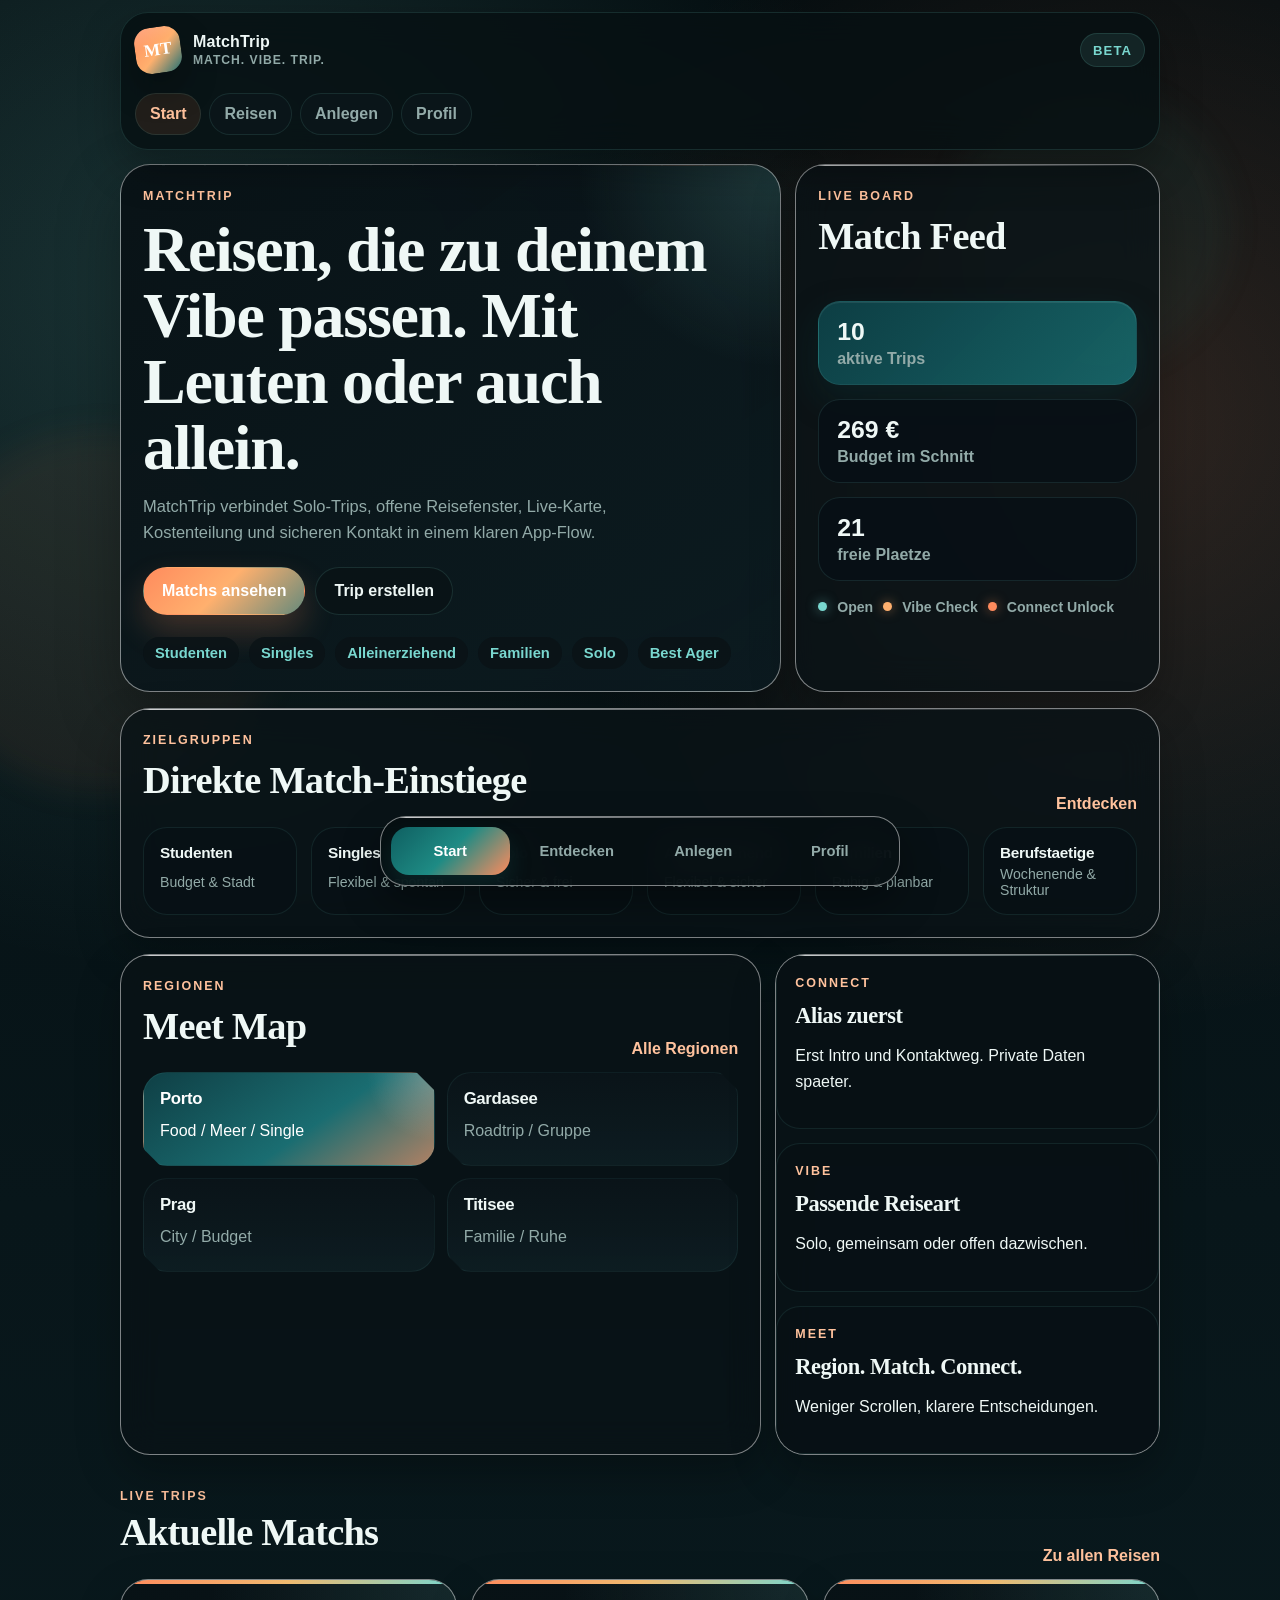
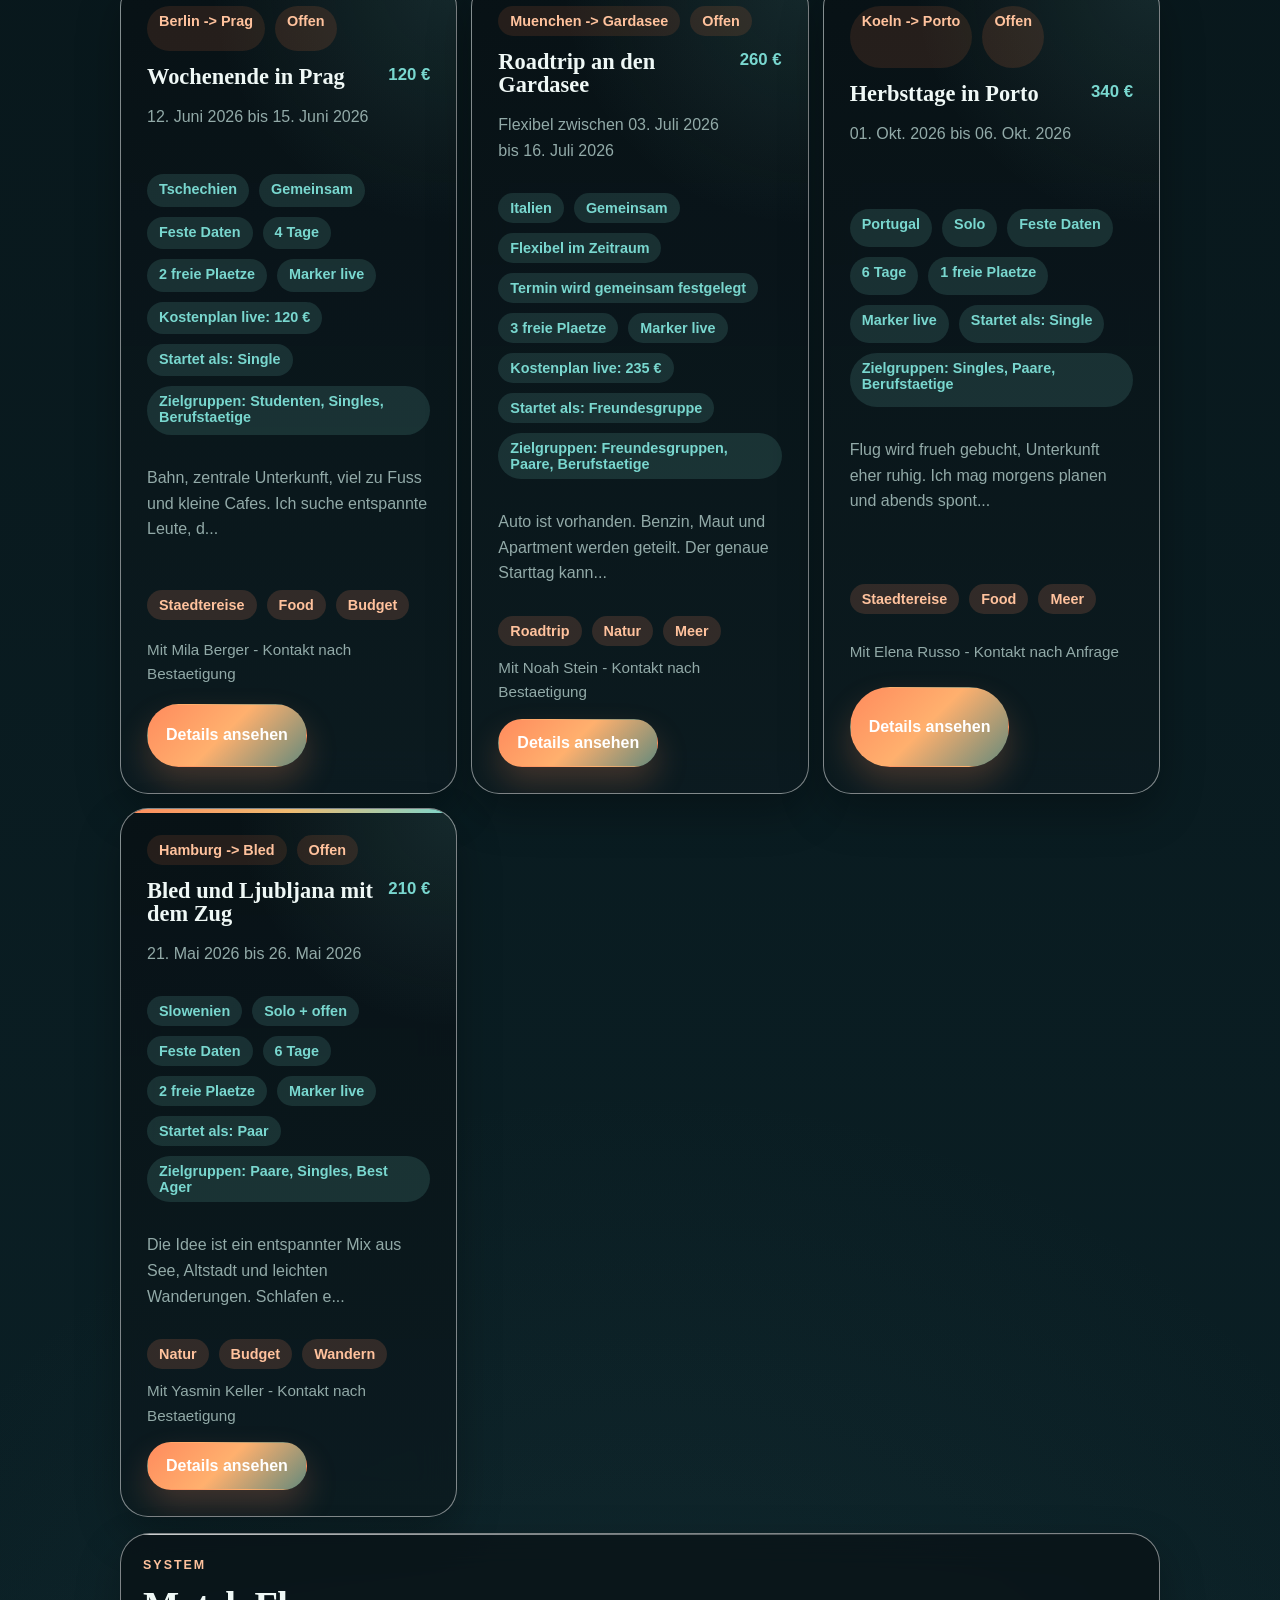
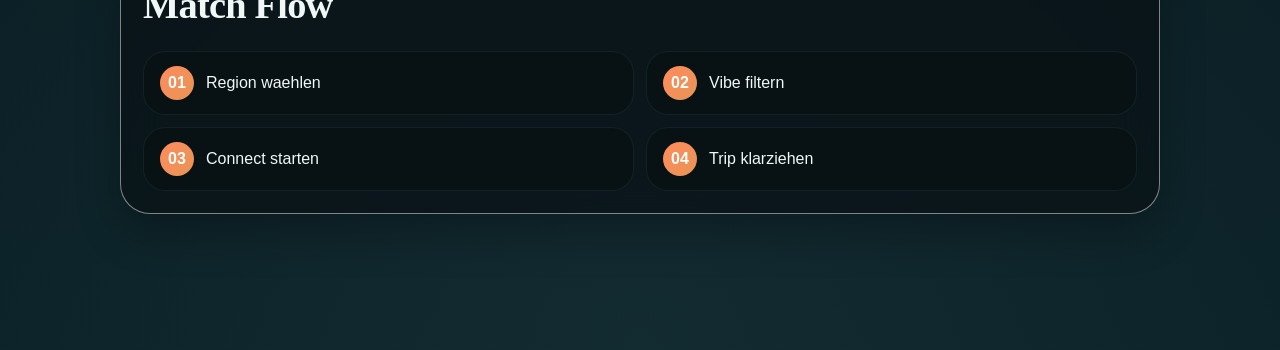
==== commit 214cf587: "Rebrand app as MatchTrip" ====
--- a/index.html
+++ b/index.html
@@ -3,7 +3,7 @@
 <head>
   <meta charset="UTF-8" />
   <meta name="viewport" content="width=device-width, initial-scale=1.0" />
-  <title>Reise Sharing</title>
+  <title>MatchTrip</title>
   <link rel="stylesheet" href="css/style.css" />
   <script src="js/data.js" defer></script>
   <script src="js/storage.js" defer></script>
@@ -14,14 +14,14 @@
     <header class="site-header app-header">
       <div class="app-header-top">
         <a class="brand" href="index.html">
-          <span class="brand-mark">RS</span>
+          <span class="brand-mark">MT</span>
           <span class="brand-copy">
-            <strong>Reise Sharing</strong>
-            <small>App Prototype</small>
+            <strong>MatchTrip</strong>
+            <small>Match. Vibe. Trip.</small>
           </span>
         </a>
         <div class="app-header-meta">
-          <span class="app-badge">Beta App</span>
+          <span class="app-badge">Beta</span>
         </div>
       </div>
       <nav class="site-nav">
@@ -35,18 +35,19 @@
     <main class="app-main page-stack">
       <section class="home-hero-grid">
         <article class="card-surface app-hero-panel dashboard-main-card">
-          <p class="eyebrow">Travel Radar</p>
-          <h1>Find people, routes and budgets in one app flow.</h1>
-          <p class="lead">Mehr Dashboard, weniger Landingpage. Regionen, Zielgruppen und Kontaktfreigabe sitzen jetzt in einer Ansicht.</p>
+          <p class="eyebrow">MatchTrip</p>
+          <h1>Reisen, die zu deinem Vibe passen. Mit Leuten oder auch allein.</h1>
+          <p class="lead">MatchTrip verbindet Solo-Trips, offene Reisefenster, Live-Karte, Kostenteilung und sicheren Kontakt in einem klaren App-Flow.</p>
           <div class="hero-actions">
-            <a class="button button-primary" href="reisen.html">Radar oeffnen</a>
-            <a class="button button-secondary" href="reise-erstellen.html">Trip posten</a>
+            <a class="button button-primary" href="reisen.html">Matchs ansehen</a>
+            <a class="button button-secondary" href="reise-erstellen.html">Trip erstellen</a>
           </div>
           <div class="hero-badges">
             <span>Studenten</span>
             <span>Singles</span>
             <span>Alleinerziehend</span>
             <span>Familien</span>
+            <span>Solo</span>
             <span>Best Ager</span>
           </div>
         </article>
@@ -55,7 +56,7 @@
           <div class="app-section-header compact-header">
             <div>
               <p class="eyebrow">Live Board</p>
-              <h2>Signal Feed</h2>
+              <h2>Match Feed</h2>
             </div>
           </div>
           <div class="signal-stack">
@@ -74,11 +75,11 @@
           </div>
           <div class="privacy-beam">
             <span class="beam-dot is-open"></span>
-            <span>Public first</span>
+            <span>Open</span>
             <span class="beam-dot is-mid"></span>
-            <span>Fit check</span>
+            <span>Vibe Check</span>
             <span class="beam-dot is-locked"></span>
-            <span>Private unlock</span>
+            <span>Connect Unlock</span>
           </div>
         </aside>
       </section>
@@ -87,17 +88,17 @@
         <div class="app-section-header compact-header">
           <div>
             <p class="eyebrow">Zielgruppen</p>
-            <h2>Direkte Einstiege</h2>
+            <h2>Direkte Match-Einstiege</h2>
           </div>
           <a class="text-link" href="reisen.html">Entdecken</a>
         </div>
         <div class="persona-grid">
           <article class="persona-chip"><strong>Studenten</strong><span>Budget & Stadt</span></article>
           <article class="persona-chip"><strong>Singles</strong><span>Flexibel & spontan</span></article>
+          <article class="persona-chip"><strong>Solo</strong><span>Sicher & frei</span></article>
           <article class="persona-chip"><strong>Alleinerziehend</strong><span>Flexibel & sicher</span></article>
           <article class="persona-chip"><strong>Familien</strong><span>Ruhig & planbar</span></article>
           <article class="persona-chip"><strong>Berufstaetige</strong><span>Wochenende & Struktur</span></article>
-          <article class="persona-chip"><strong>Best Ager</strong><span>Komfort & Tempo</span></article>
         </div>
       </section>
 
@@ -106,7 +107,7 @@
           <div class="app-section-header">
             <div>
               <p class="eyebrow">Regionen</p>
-              <h2>Route Stage</h2>
+              <h2>Meet Map</h2>
             </div>
             <a class="text-link" href="reisen.html">Alle Regionen</a>
           </div>
@@ -132,18 +133,18 @@
 
         <aside class="card-surface command-stack">
           <article class="command-card">
-            <p class="eyebrow">Smart Connect</p>
-            <h3>Alias first</h3>
+            <p class="eyebrow">Connect</p>
+            <h3>Alias zuerst</h3>
             <p>Erst Intro und Kontaktweg. Private Daten spaeter.</p>
           </article>
           <article class="command-card">
-            <p class="eyebrow">Explorer</p>
-            <h3>Filter by life stage</h3>
-            <p>Von Studenten bis Familien in einem Feed.</p>
+            <p class="eyebrow">Vibe</p>
+            <h3>Passende Reiseart</h3>
+            <p>Solo, gemeinsam oder offen dazwischen.</p>
           </article>
           <article class="command-card">
-            <p class="eyebrow">App Flow</p>
-            <h3>Region. Match. Unlock.</h3>
+            <p class="eyebrow">Meet</p>
+            <h3>Region. Match. Connect.</h3>
             <p>Weniger Scrollen, klarere Entscheidungen.</p>
           </article>
         </aside>
@@ -152,8 +153,8 @@
       <section class="section-block">
         <div class="app-section-header">
           <div>
-            <p class="eyebrow">Radar Feed</p>
-            <h2>Aktuelle Trips</h2>
+            <p class="eyebrow">Live Trips</p>
+            <h2>Aktuelle Matchs</h2>
           </div>
           <a class="text-link" href="reisen.html">Zu allen Reisen</a>
         </div>
@@ -164,14 +165,14 @@
         <div class="app-section-header">
           <div>
             <p class="eyebrow">System</p>
-            <h2>App Flow</h2>
+            <h2>Match Flow</h2>
           </div>
         </div>
         <div class="app-flow-grid">
           <article class="flow-pill"><strong>01</strong><span>Region waehlen</span></article>
-          <article class="flow-pill"><strong>02</strong><span>Gruppe filtern</span></article>
-          <article class="flow-pill"><strong>03</strong><span>Smart Connect starten</span></article>
-          <article class="flow-pill"><strong>04</strong><span>Details unlocken</span></article>
+          <article class="flow-pill"><strong>02</strong><span>Vibe filtern</span></article>
+          <article class="flow-pill"><strong>03</strong><span>Connect starten</span></article>
+          <article class="flow-pill"><strong>04</strong><span>Trip klarziehen</span></article>
         </div>
       </section>
     </main>
--- a/css/style.css
+++ b/css/style.css
@@ -634,6 +634,10 @@
   font-weight: 700;
 }
 
+.form-inline-note {
+  margin: 0 0 16px;
+}
+
 .choice-grid {
   display: flex;
   flex-wrap: wrap;
@@ -725,6 +729,53 @@
   border-radius: var(--radius-lg);
   background: rgba(255, 255, 255, 0.54);
   border: 1px solid var(--line);
+}
+
+.cost-plan-shell {
+  display: grid;
+  gap: 14px;
+  padding: 20px;
+  border-radius: var(--radius-lg);
+  background: rgba(8, 18, 22, 0.86);
+  border: 1px solid rgba(121, 215, 207, 0.12);
+}
+
+.cost-kpi-grid,
+.cost-plan-grid {
+  display: grid;
+  gap: 12px;
+}
+
+.cost-kpi-grid {
+  grid-template-columns: repeat(3, minmax(0, 1fr));
+}
+
+.cost-kpi {
+  display: grid;
+  gap: 4px;
+  padding: 14px 16px;
+  border-radius: 18px;
+  background: rgba(6, 14, 18, 0.84);
+  border: 1px solid rgba(121, 215, 207, 0.1);
+}
+
+.cost-kpi span {
+  color: var(--muted);
+  font-size: 0.82rem;
+  font-weight: 700;
+}
+
+.cost-kpi strong {
+  font-size: 1.05rem;
+}
+
+.cost-plan-form {
+  display: grid;
+  gap: 14px;
+}
+
+.cost-plan-grid {
+  grid-template-columns: repeat(2, minmax(0, 1fr));
 }
 
 .smart-contact-shell {
@@ -1371,6 +1422,198 @@
   box-shadow: inset 0 0 0 1px rgba(255, 194, 157, 0.1);
 }
 
+.map-stage-card {
+  display: grid;
+  gap: 14px;
+}
+
+.map-toolbar,
+.map-legend,
+.map-picker-toolbar {
+  display: flex;
+  flex-wrap: wrap;
+  align-items: center;
+  gap: 10px;
+}
+
+.map-toolbar {
+  justify-content: space-between;
+}
+
+.map-legend-pill {
+  display: inline-flex;
+  align-items: center;
+  min-height: 34px;
+  padding: 0 12px;
+  border-radius: 999px;
+  color: var(--text);
+  font-size: 0.84rem;
+  font-weight: 700;
+  background: rgba(10, 19, 23, 0.92);
+  border: 1px solid rgba(121, 215, 207, 0.14);
+}
+
+.trip-map {
+  min-height: 420px;
+  border-radius: 26px;
+  border: 1px solid rgba(121, 215, 207, 0.14);
+  overflow: hidden;
+  background:
+    radial-gradient(circle at top right, rgba(121, 215, 207, 0.12), transparent 24%),
+    linear-gradient(180deg, rgba(8, 18, 22, 0.98), rgba(12, 27, 32, 0.94));
+}
+
+.trip-map-picker {
+  min-height: 340px;
+}
+
+.map-picker-field {
+  display: grid;
+  gap: 12px;
+}
+
+.map-picker-shell {
+  display: grid;
+  gap: 12px;
+}
+
+.map-picker-toolbar {
+  justify-content: flex-end;
+}
+
+.map-picker-status {
+  margin: 0;
+}
+
+.map-fallback {
+  height: 100%;
+  display: grid;
+  place-items: center;
+  padding: 24px;
+  text-align: center;
+  color: var(--muted);
+}
+
+.trip-card.is-selected {
+  transform: translateY(-4px);
+  border-color: rgba(255, 139, 93, 0.34);
+  box-shadow: 0 0 0 1px rgba(255, 139, 93, 0.16), var(--shadow-strong);
+}
+
+.trip-map .leaflet-container,
+.trip-map.leaflet-container {
+  background: #061014;
+  font: inherit;
+}
+
+.trip-map .leaflet-tile-pane {
+  filter: saturate(0.82) hue-rotate(178deg) brightness(0.72) contrast(1.02);
+}
+
+.trip-map .leaflet-control-zoom {
+  border: 1px solid rgba(121, 215, 207, 0.14);
+  border-radius: 18px;
+  overflow: hidden;
+  box-shadow: 0 12px 28px rgba(0, 0, 0, 0.24);
+}
+
+.trip-map .leaflet-control-zoom a {
+  width: 38px;
+  height: 38px;
+  color: var(--text);
+  background: rgba(7, 16, 19, 0.92);
+  border-bottom-color: rgba(121, 215, 207, 0.12);
+}
+
+.trip-map .leaflet-control-attribution {
+  padding: 3px 8px;
+  color: rgba(239, 248, 246, 0.72);
+  background: rgba(7, 16, 19, 0.74);
+}
+
+.trip-map .leaflet-control-attribution a {
+  color: var(--teal);
+}
+
+.trip-map .leaflet-popup-content-wrapper,
+.trip-map .leaflet-popup-tip {
+  color: var(--text);
+  background: rgba(7, 16, 19, 0.96);
+  border: 1px solid rgba(121, 215, 207, 0.14);
+  box-shadow: 0 18px 34px rgba(0, 0, 0, 0.28);
+}
+
+.trip-map .leaflet-popup-content {
+  margin: 14px 16px;
+}
+
+.trip-map .leaflet-popup-close-button {
+  color: var(--muted);
+}
+
+.trip-map-popup {
+  display: grid;
+  gap: 6px;
+}
+
+.trip-map-popup strong {
+  font-size: 1rem;
+}
+
+.trip-map-popup p {
+  margin: 0;
+  color: var(--muted);
+}
+
+.trip-map-marker {
+  background: transparent;
+  border: 0;
+}
+
+.map-marker-bubble {
+  position: relative;
+  display: grid;
+  justify-items: center;
+  gap: 2px;
+  min-width: 92px;
+  padding: 9px 12px 11px;
+  border-radius: 18px;
+  color: var(--white);
+  background: linear-gradient(135deg, #10282e, #1d7072 56%, #ff8b5d);
+  border: 1px solid rgba(255, 255, 255, 0.12);
+  box-shadow: 0 16px 28px rgba(0, 0, 0, 0.28);
+}
+
+.map-marker-bubble::after {
+  content: "";
+  position: absolute;
+  left: 50%;
+  bottom: -8px;
+  width: 16px;
+  height: 16px;
+  background: #236f71;
+  border-right: 1px solid rgba(255, 255, 255, 0.12);
+  border-bottom: 1px solid rgba(255, 255, 255, 0.12);
+  transform: translateX(-50%) rotate(45deg);
+}
+
+.map-marker-bubble strong {
+  font-size: 0.96rem;
+  line-height: 1;
+}
+
+.map-marker-bubble span {
+  font-size: 0.72rem;
+  font-weight: 700;
+  letter-spacing: 0.06em;
+  text-transform: uppercase;
+  opacity: 0.92;
+}
+
+.map-marker-bubble.is-picker {
+  background: linear-gradient(135deg, #2c3f43, #4f8682 58%, #ffc29d);
+}
+
 .results-shell {
   padding: 22px;
   border-radius: 30px;
@@ -1529,6 +1772,8 @@
   .app-stat-row,
   .app-filter-panel .filter-row,
   .detail-signal-grid,
+  .cost-kpi-grid,
+  .cost-plan-grid,
   .smart-form-grid,
   .contact-mode-grid {
     grid-template-columns: 1fr;
@@ -1559,6 +1804,11 @@
   }
 
   .app-section-header {
+    align-items: start;
+    flex-direction: column;
+  }
+
+  .map-toolbar {
     align-items: start;
     flex-direction: column;
   }
@@ -1606,6 +1856,14 @@
     grid-template-columns: 1fr;
   }
 
+  .trip-map {
+    min-height: 320px;
+  }
+
+  .trip-map-picker {
+    min-height: 280px;
+  }
+
   .app-footer-nav {
     width: min(100% - 16px, 520px);
     padding: 8px;
